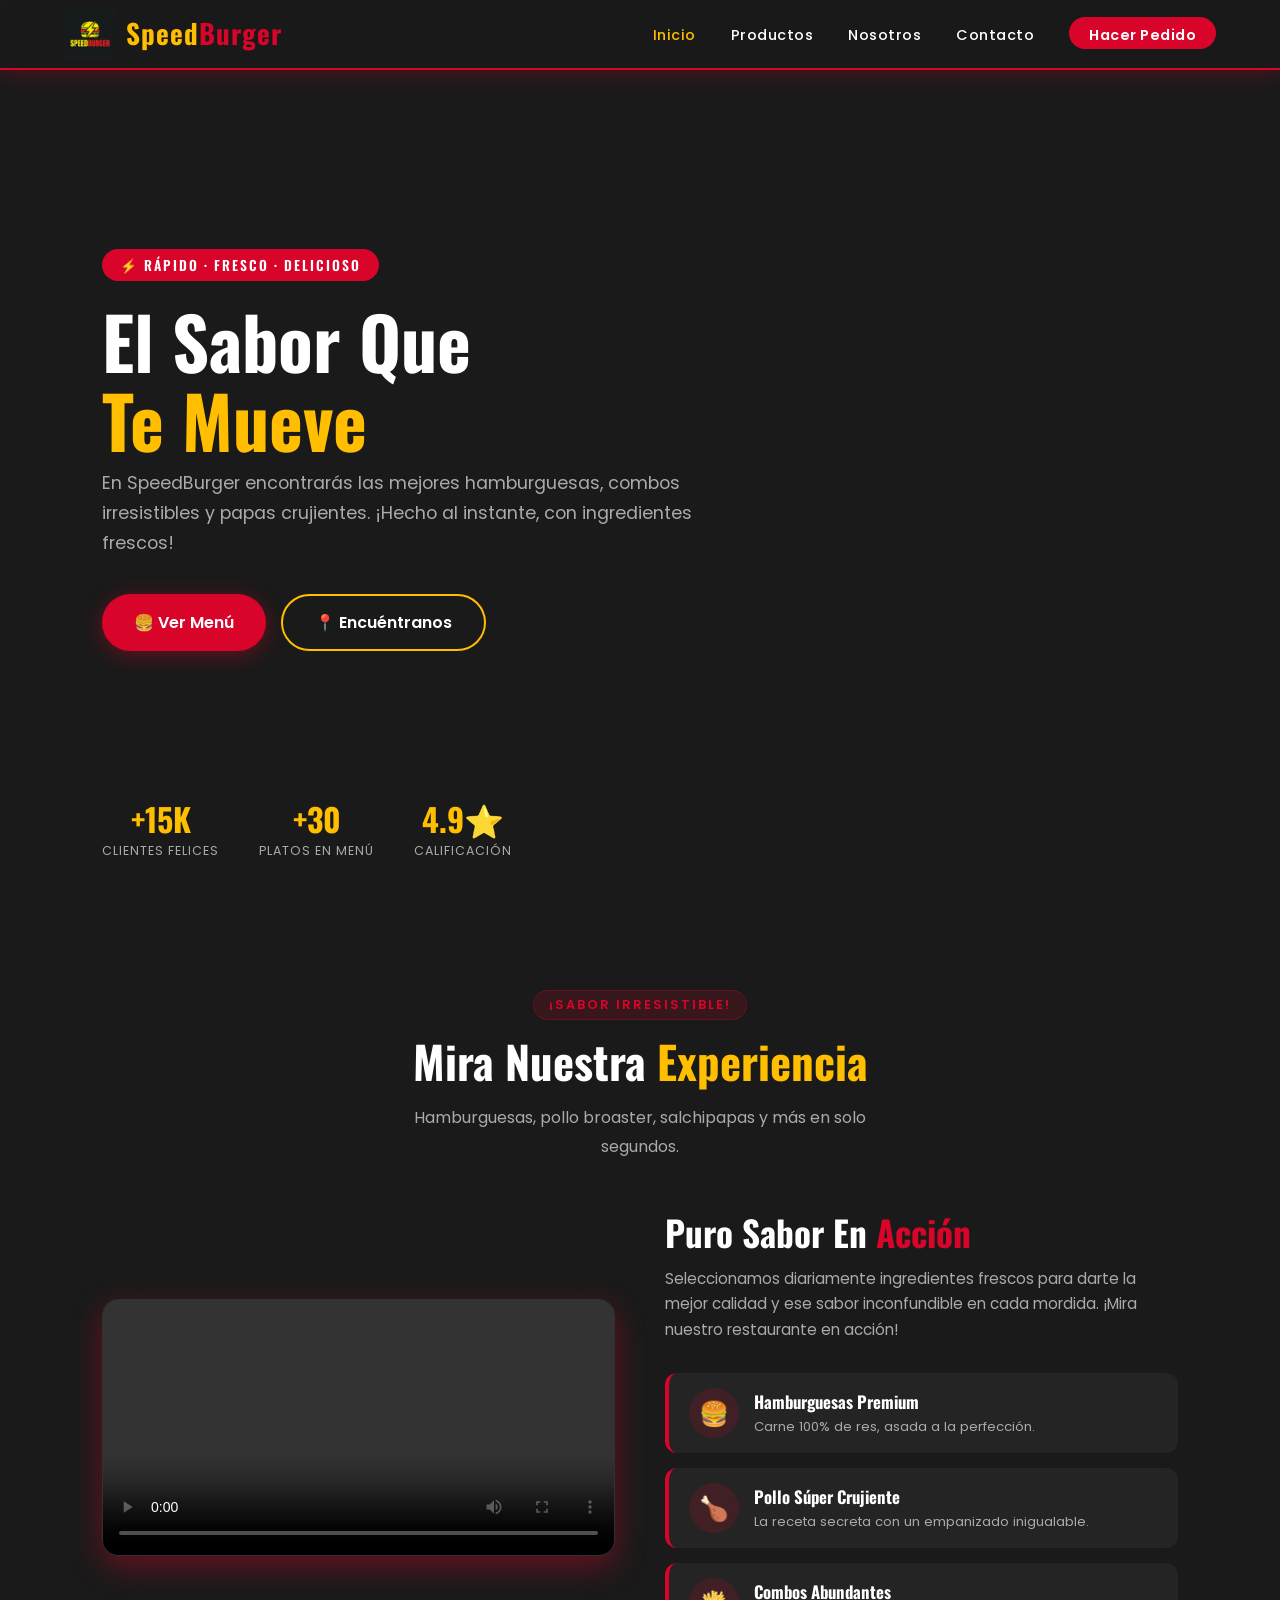
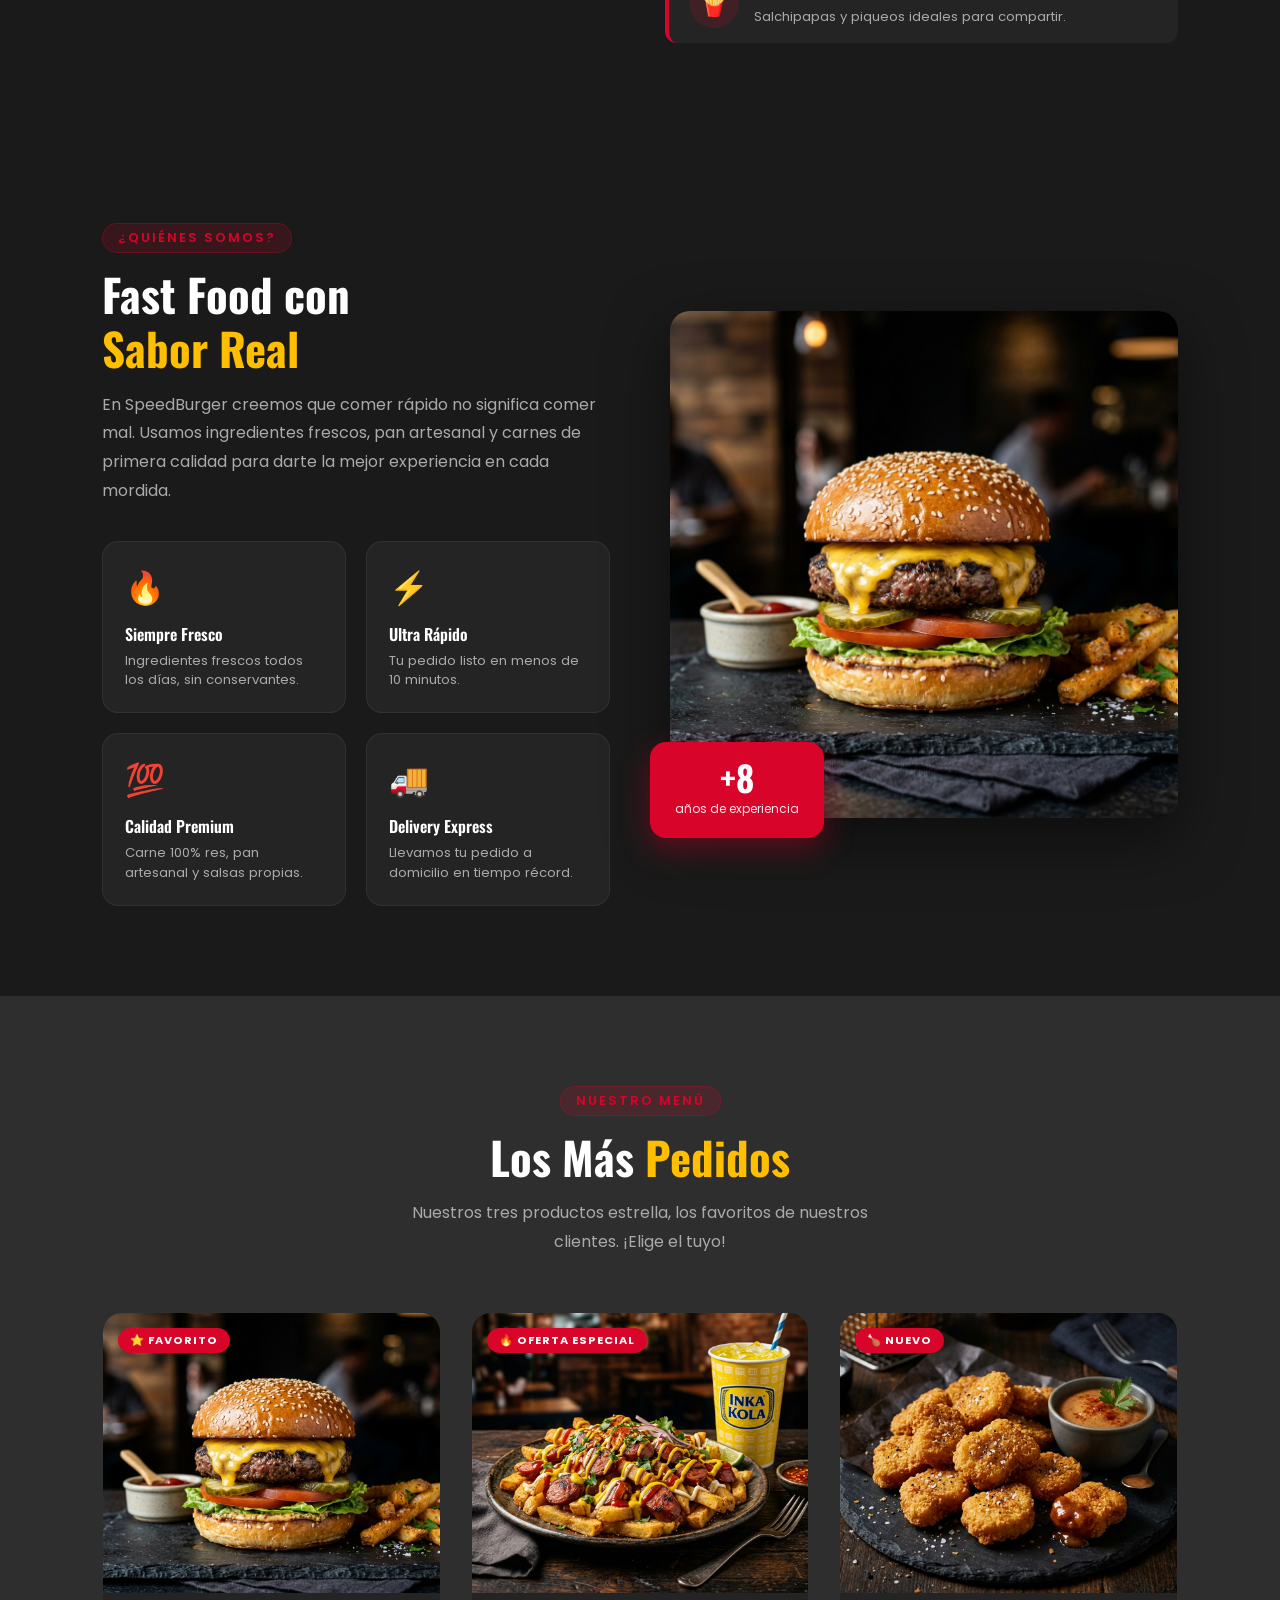
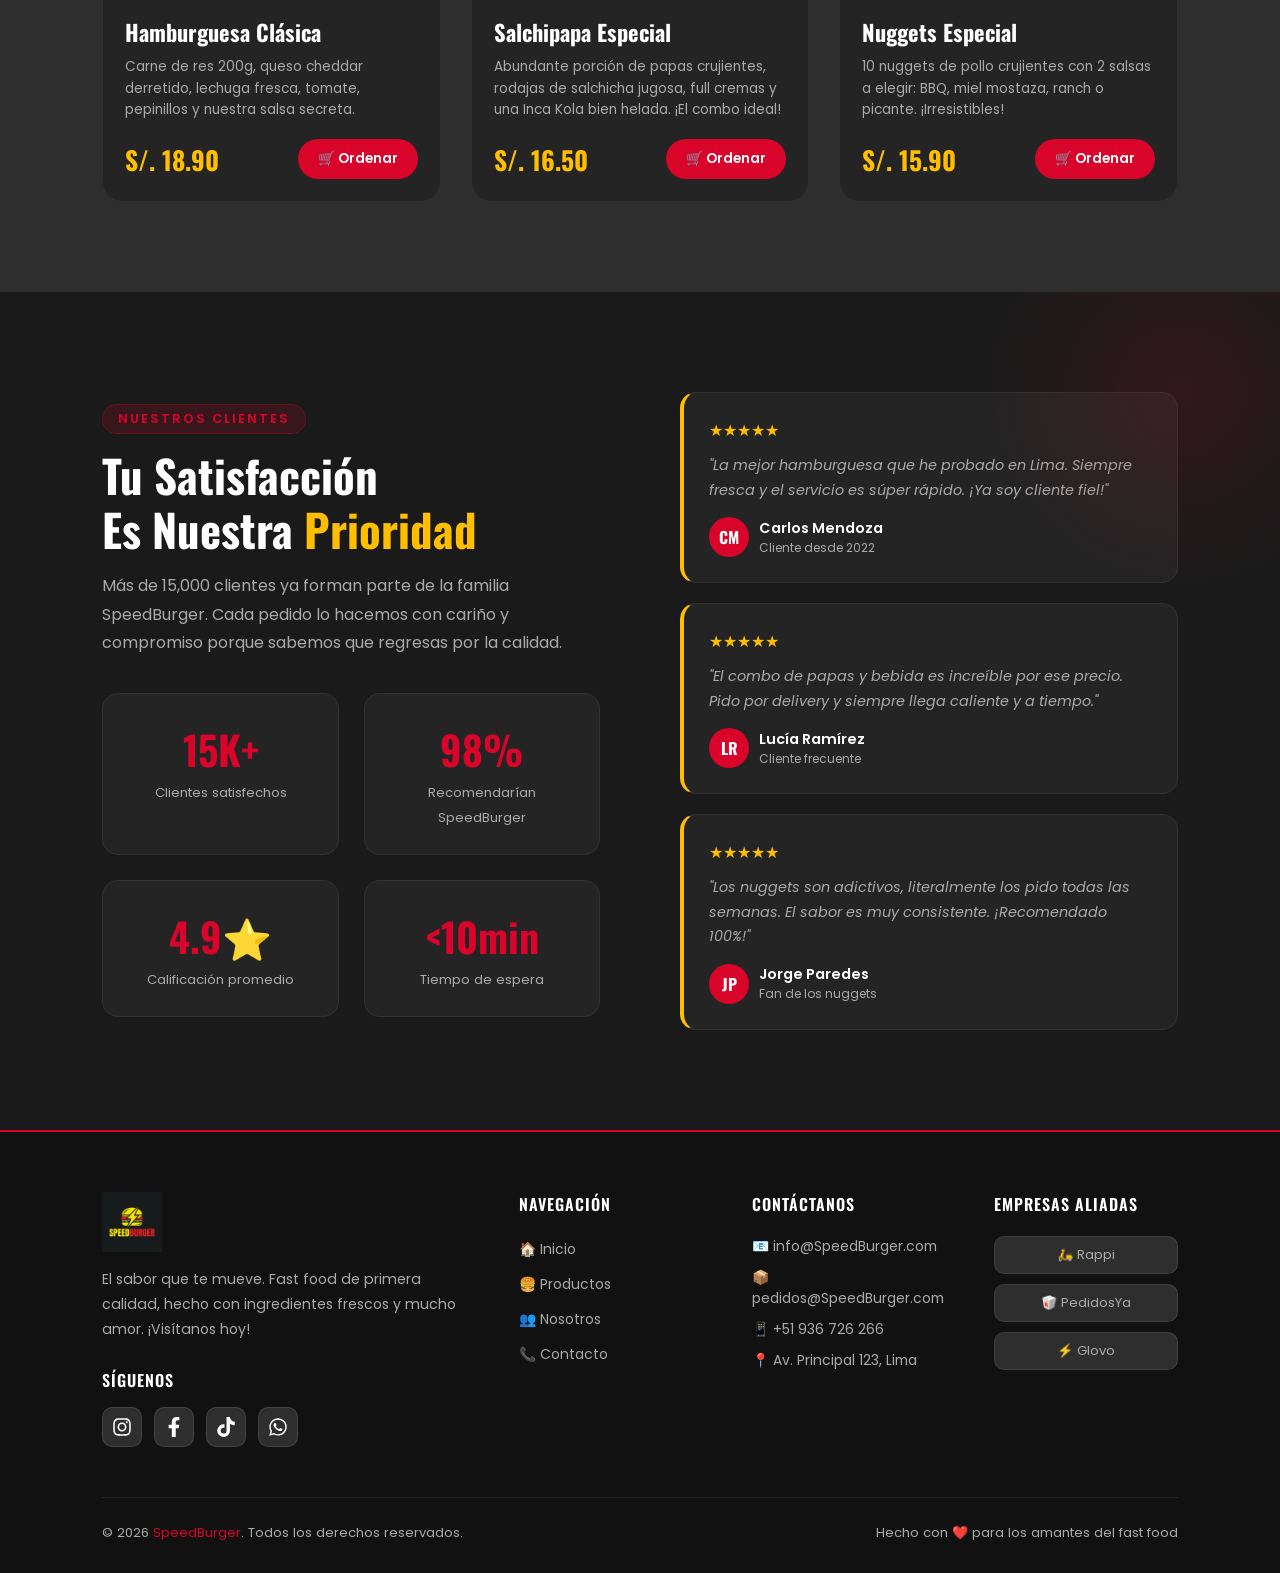
==== index.html @ 226a145c "Proyecto Final - Semana 4" ====
<!DOCTYPE html>
<html lang="es">
<head>
  <meta charset="UTF-8" />
  <meta name="viewport" content="width=device-width, initial-scale=1.0" />
  <meta name="description" content="SpeedBurger - El mejor fast food de la ciudad. Hamburguesas, papas, combos y más. Rápido, fresco y delicioso." />
  <title>SpeedBurger | Fast Food de Primera</title>
  <link rel="icon" type="image/png" href="img/logo.png" />
  <link rel="stylesheet" href="css/style.css" />
</head>
<body>

  <!-- ================================================
       NAVBAR
       ================================================ -->
  <nav class="navbar" id="navbar">
    <div class="navbar-logo">
      <img src="img/logo.png" alt="Logo SpeedBurger" class="logo-img" />
      <span class="nav-logo-text"><span class="nav-logo-speed">Speed</span><span class="nav-logo-burger">Burger</span></span>
    </div>
    <button class="menu-toggle" id="menu-toggle" aria-label="Abrir menú">☰</button>
    <ul class="navbar-links" id="navbar-links">
      <li><a href="#inicio" class="active">Inicio</a></li>
      <li><a href="productos.html">Productos</a></li>
      <li><a href="nosotros.html">Nosotros</a></li>
      <li><a href="contacto.html">Contacto</a></li>
      <li><a href="productos.html" class="btn-nav">Hacer Pedido</a></li>
    </ul>
  </nav>

  <!-- ================================================
       SECCIÓN 1: INICIO / PORTADA PRINCIPAL (HERO)
       ================================================ -->
  <section class="hero" id="inicio">
    <img src="img/hero2.png" alt="SpeedBurger Fast Food" class="hero-bg" />
    <div class="hero-overlay"></div>

    <div class="hero-content">
      <span class="hero-badge">⚡ Rápido · Fresco · Delicioso</span>
      <h1 class="hero-title">
        El Sabor Que<br /><span>Te Mueve</span>
      </h1>
      <p class="hero-subtitle">
        En SpeedBurger encontrarás las mejores hamburguesas, combos irresistibles
        y papas crujientes. ¡Hecho al instante, con ingredientes frescos!
      </p>
      <div class="hero-buttons">
        <a href="#productos" class="btn-primary">🍔 Ver Menú</a>
        <a href="contacto.html" class="btn-secondary">📍 Encuéntranos</a>
      </div>
    </div>

    <div class="hero-stats">
      <div class="stat-item">
        <div class="stat-number">+15K</div>
        <div class="stat-label">Clientes felices</div>
      </div>
      <div class="stat-item">
        <div class="stat-number">+30</div>
        <div class="stat-label">Platos en menú</div>
      </div>
      <div class="stat-item">
        <div class="stat-number">4.9⭐</div>
        <div class="stat-label">Calificación</div>
      </div>
    </div>
  </section>

  <!-- ================================================
       SECCIÓN 1.5: VIDEO PROMOCIONAL
       ================================================ -->
  <section class="promo-video-section" id="promo-video" style="padding: 90px 8%; background: var(--negro); text-align: center;">
    <div class="section-header" style="margin-bottom: 20px;">
      <span class="section-tag">¡Sabor Irresistible!</span>
      <h2 class="section-title">Mira Nuestra <span>Experiencia</span></h2>
      <p class="section-desc">
        Hamburguesas, pollo broaster, salchipapas y más en solo segundos.
      </p>
    </div>
    
    <div class="promo-grid">
      <!-- Izquierda: Video -->
      <div class="promo-video-wrapper">
        <video width="100%" controls>
          <source src="video/video_promocional_speedburguer.mp4" type="video/mp4" />
          Tu navegador no soporta la etiqueta de video.
        </video>
      </div>

      <!-- Derecha: Texto y características -->
      <div class="promo-text-content">
        <h3>Puro Sabor En <span>Acción</span></h3>
        <p>Seleccionamos diariamente ingredientes frescos para darte la mejor calidad y ese sabor inconfundible en cada mordida. ¡Mira nuestro restaurante en acción!</p>
        
        <div class="promo-features">
          <div class="promo-feature-item">
            <div class="feature-icon-box">🍔</div>
            <div class="feature-text-box">
              <h4>Hamburguesas Premium</h4>
              <p>Carne 100% de res, asada a la perfección.</p>
            </div>
          </div>
          <div class="promo-feature-item">
            <div class="feature-icon-box">🍗</div>
            <div class="feature-text-box">
              <h4>Pollo Súper Crujiente</h4>
              <p>La receta secreta con un empanizado inigualable.</p>
            </div>
          </div>
          <div class="promo-feature-item">
            <div class="feature-icon-box">🍟</div>
            <div class="feature-text-box">
              <h4>Combos Abundantes</h4>
              <p>Salchipapas y piqueos ideales para compartir.</p>
            </div>
          </div>
        </div>
      </div>
    </div>
  </section>

  <!-- ================================================
       SECCIÓN 2: INFORMACIÓN / DESCRIPCIÓN
       ================================================ -->
  <section class="info-section" id="info">
    <div class="info-grid">
      <div class="info-text">
        <span class="section-tag">¿Quiénes somos?</span>
        <h2 class="section-title">
          Fast Food con<br /><span>Sabor Real</span>
        </h2>
        <p class="section-desc">
          En SpeedBurger creemos que comer rápido no significa comer mal.
          Usamos ingredientes frescos, pan artesanal y carnes de primera calidad
          para darte la mejor experiencia en cada mordida.
        </p>

        <div class="info-features">
          <div class="feature-card">
            <div class="feature-icon">🔥</div>
            <h4>Siempre Fresco</h4>
            <p>Ingredientes frescos todos los días, sin conservantes.</p>
          </div>
          <div class="feature-card">
            <div class="feature-icon">⚡</div>
            <h4>Ultra Rápido</h4>
            <p>Tu pedido listo en menos de 10 minutos.</p>
          </div>
          <div class="feature-card">
            <div class="feature-icon">💯</div>
            <h4>Calidad Premium</h4>
            <p>Carne 100% res, pan artesanal y salsas propias.</p>
          </div>
          <div class="feature-card">
            <div class="feature-icon">🚚</div>
            <h4>Delivery Express</h4>
            <p>Llevamos tu pedido a domicilio en tiempo récord.</p>
          </div>
        </div>
      </div>

      <div class="info-image">
        <img src="img/burger.png" alt="Hamburguesa SpeedBurger" />
        <div class="info-image-badge">
          <span class="big-num">+8</span>
          <span class="small-txt">años de experiencia</span>
        </div>
      </div>
    </div>
  </section>

  <!-- ================================================
       SECCIÓN 3: 3 PRODUCTOS PRINCIPALES (CARDS)
       ================================================ -->
  <section class="productos-section" id="productos">
    <div class="section-header">
      <span class="section-tag">Nuestro Menú</span>
      <h2 class="section-title">Los Más <span>Pedidos</span></h2>
      <p class="section-desc">
        Nuestros tres productos estrella, los favoritos de nuestros clientes. ¡Elige el tuyo!
      </p>
    </div>

    <div class="productos-grid">

      <!-- Producto 1: Hamburguesa Clásica -->
      <div class="producto-card" id="prod-hamburguesa">
        <span class="producto-card-badge">⭐ Favorito</span>
        <div class="producto-img-wrapper">
          <img src="img/burger.png" alt="Hamburguesa Clásica SpeedBurger" class="producto-img" />
        </div>
        <div class="producto-body">
          <h3 class="producto-name">Hamburguesa Clásica</h3>
          <p class="producto-desc">
            Carne de res 200g, queso cheddar derretido, lechuga fresca,
            tomate, pepinillos y nuestra salsa secreta.
          </p>
          <div class="producto-footer">
            <span class="producto-precio">S/. 18.90</span>
            <button class="btn-ordenar" id="btn-hamburguesa">🛒 Ordenar</button>
          </div>
        </div>
      </div>

      <!-- Producto 2: Salchipapa Especial -->
      <div class="producto-card" id="prod-combo">
        <span class="producto-card-badge">🔥 Oferta Especial</span>
        <div class="producto-img-wrapper">
          <img src="img/salchipapa_especial.png" alt="Salchipapa Especial SpeedBurger" class="producto-img" style="object-position: center bottom;" />
        </div>
        <div class="producto-body">
          <h3 class="producto-name">Salchipapa Especial</h3>
          <p class="producto-desc">
            Abundante porción de papas crujientes, rodajas de salchicha jugosa, full cremas y una Inca Kola bien helada. ¡El combo ideal!
          </p>
          <div class="producto-footer">
            <span class="producto-precio">S/. 16.50</span>
            <button class="btn-ordenar" id="btn-combo">🛒 Ordenar</button>
          </div>
        </div>
      </div>

      <!-- Producto 3: Nuggets Especial -->
      <div class="producto-card" id="prod-nuggets">
        <span class="producto-card-badge">🍗 Nuevo</span>
        <div class="producto-img-wrapper">
          <img src="img/nuggets.png" alt="Nuggets Especial SpeedBurger" class="producto-img" />
        </div>
        <div class="producto-body">
          <h3 class="producto-name">Nuggets Especial</h3>
          <p class="producto-desc">
            10 nuggets de pollo crujientes con 2 salsas a elegir:
            BBQ, miel mostaza, ranch o picante. ¡Irresistibles!
          </p>
          <div class="producto-footer">
            <span class="producto-precio">S/. 15.90</span>
            <button class="btn-ordenar" id="btn-nuggets">🛒 Ordenar</button>
          </div>
        </div>
      </div>

    </div>
  </section>

  <!-- ================================================
       SECCIÓN 4: ENFOQUE AL CLIENTE
       ================================================ -->
  <section class="enfoque-section" id="enfoque">
    <div class="enfoque-inner">

      <div class="enfoque-texto">
        <span class="section-tag">Nuestros Clientes</span>
        <h2 class="section-title">
          Tu Satisfacción<br />Es Nuestra <span>Prioridad</span>
        </h2>
        <p class="section-desc">
          Más de 15,000 clientes ya forman parte de la familia SpeedBurger.
          Cada pedido lo hacemos con cariño y compromiso porque sabemos
          que regresas por la calidad.
        </p>

        <div class="enfoque-stats">
          <div class="enfoque-stat">
            <span class="num">15K+</span>
            <span class="lbl">Clientes satisfechos</span>
          </div>
          <div class="enfoque-stat">
            <span class="num">98%</span>
            <span class="lbl">Recomendarían SpeedBurger</span>
          </div>
          <div class="enfoque-stat">
            <span class="num">4.9⭐</span>
            <span class="lbl">Calificación promedio</span>
          </div>
          <div class="enfoque-stat">
            <span class="num">&lt;10min</span>
            <span class="lbl">Tiempo de espera</span>
          </div>
        </div>
      </div>

      <div class="testimonio-grid">
        <div class="testimonio-card" id="testimonio-1">
          <div class="testimonio-stars">★★★★★</div>
          <p class="testimonio-text">
            "La mejor hamburguesa que he probado en Lima. Siempre fresca y el servicio
            es súper rápido. ¡Ya soy cliente fiel!"
          </p>
          <div class="testimonio-autor">
            <div class="testimonio-avatar">CM</div>
            <div>
              <div class="testimonio-nombre">Carlos Mendoza</div>
              <div class="testimonio-cargo">Cliente desde 2022</div>
            </div>
          </div>
        </div>

        <div class="testimonio-card" id="testimonio-2">
          <div class="testimonio-stars">★★★★★</div>
          <p class="testimonio-text">
            "El combo de papas y bebida es increíble por ese precio. Pido por delivery
            y siempre llega caliente y a tiempo."
          </p>
          <div class="testimonio-autor">
            <div class="testimonio-avatar">LR</div>
            <div>
              <div class="testimonio-nombre">Lucía Ramírez</div>
              <div class="testimonio-cargo">Cliente frecuente</div>
            </div>
          </div>
        </div>

        <div class="testimonio-card" id="testimonio-3">
          <div class="testimonio-stars">★★★★★</div>
          <p class="testimonio-text">
            "Los nuggets son adictivos, literalmente los pido todas las semanas.
            El sabor es muy consistente. ¡Recomendado 100%!"
          </p>
          <div class="testimonio-autor">
            <div class="testimonio-avatar">JP</div>
            <div>
              <div class="testimonio-nombre">Jorge Paredes</div>
              <div class="testimonio-cargo">Fan de los nuggets</div>
            </div>
          </div>
        </div>
      </div>

    </div>
  </section>

  <!-- ================================================
       FOOTER / PIE DE PÁGINA
       ================================================ -->
  <footer class="footer" id="footer">
    <div class="footer-grid">

      <!-- Columna 1: Marca + Redes Sociales -->
      <div class="footer-brand">
        <img src="img/logo.png" alt="SpeedBurger Logo" class="footer-logo-img" />
        <p>
          El sabor que te mueve. Fast food de primera calidad,
          hecho con ingredientes frescos y mucho amor. ¡Visítanos hoy!
        </p>
        <div class="redes-title">Síguenos</div>
        <div class="redes-sociales">
          <a href="#" class="red-social" id="rs-instagram" title="Instagram" aria-label="Instagram"><svg viewBox="0 0 448 512" width="20" height="20" fill="currentColor"><path d="M224.1 141c-63.6 0-114.9 51.3-114.9 114.9s51.3 114.9 114.9 114.9S339 319.5 339 255.9 287.7 141 224.1 141zm0 189.6c-41.1 0-74.7-33.5-74.7-74.7s33.5-74.7 74.7-74.7 74.7 33.5 74.7 74.7-33.6 74.7-74.7 74.7zm146.4-194.3c0 14.9-12 26.8-26.8 26.8-14.9 0-26.8-12-26.8-26.8s12-26.8 26.8-26.8 26.8 12 26.8 26.8zm76.1 27.2c-1.7-35.9-9.9-67.7-36.2-93.9-26.2-26.2-58-34.4-93.9-36.2-37-2.1-147.9-2.1-184.9 0-35.8 1.7-67.6 9.9-93.9 36.1s-34.4 58-36.2 93.9c-2.1 37-2.1 147.9 0 184.9 1.7 35.9 9.9 67.7 36.2 93.9s58 34.4 93.9 36.2c37 2.1 147.9 2.1 184.9 0 35.9-1.7 67.7-9.9 93.9-36.2 26.2-26.2 34.4-58 36.2-93.9 2.1-37 2.1-147.8 0-184.8zM398.8 388c-7.8 19.6-22.9 34.7-42.6 42.6-29.5 11.7-99.5 9-132.1 9s-102.7 2.6-132.1-9c-19.6-7.8-34.7-22.9-42.6-42.6-11.7-29.5-9-99.5-9-132.1s-2.6-102.7 9-132.1c7.8-19.6 22.9-34.7 42.6-42.6 29.5-11.7 99.5-9 132.1-9s102.7-2.6 132.1 9c19.6 7.8 34.7 22.9 42.6 42.6 11.7 29.5 9 99.5 9 132.1s2.7 102.7-9 132.1z"/></svg></a>
          <a href="#" class="red-social" id="rs-facebook" title="Facebook" aria-label="Facebook"><svg viewBox="0 0 320 512" width="20" height="20" fill="currentColor"><path d="M279.14 288l14.22-92.66h-88.91v-60.13c0-25.35 12.42-50.06 52.24-50.06h40.42V6.26S260.43 0 225.36 0c-73.22 0-121.08 44.38-121.08 124.72v70.62H22.89V288h81.39v224h100.17V288z"/></svg></a>
          <a href="#" class="red-social" id="rs-tiktok" title="TikTok" aria-label="TikTok"><svg viewBox="0 0 448 512" width="20" height="20" fill="currentColor"><path d="M448,209.91a210.06,210.06,0,0,1-122.77-39.25V349.38A162.55,162.55,0,1,1,185,188.31V278.2a74.62,74.62,0,1,0,52.23,71.18V0l88,0a121.18,121.18,0,0,0,1.86,22.17h0A122.18,122.18,0,0,0,381,102.39a121.43,121.43,0,0,0,67,20.14Z"/></svg></a>
          <a href="#" class="red-social" id="rs-whatsapp" title="WhatsApp" aria-label="WhatsApp"><svg viewBox="0 0 448 512" width="20" height="20" fill="currentColor"><path d="M380.9 97.1C339 55.1 283.2 32 223.9 32c-122.4 0-222 99.6-222 222 0 39.1 10.2 77.3 29.6 111L0 480l117.7-30.9c32.4 17.7 68.9 27 106.1 27h.1c122.3 0 224.1-99.6 224.1-222 0-59.3-25.2-115-67.1-157zm-157 341.6c-33.2 0-65.7-8.9-94-25.7l-6.7-4-69.8 18.3L72 359.2l-4.4-7c-18.5-29.4-28.2-63.3-28.2-98.2 0-101.7 82.8-184.5 184.6-184.5 49.3 0 95.6 19.2 130.4 54.1 34.8 34.9 56.2 81.2 56.1 130.5 0 101.8-84.9 184.6-186.6 184.6zm101.2-138.2c-5.5-2.8-32.8-16.2-37.9-18-5.1-1.9-8.8-2.8-12.5 2.8-3.7 5.6-14.3 18-17.6 21.8-3.2 3.7-6.5 4.2-12 1.4-32.6-16.3-54-29.1-75.5-66-5.7-9.8 5.7-9.1 16.3-30.3 1.8-3.7.9-6.9-.5-9.7-1.4-2.8-12.5-30.1-17.1-41.2-4.5-10.8-9.1-9.3-12.5-9.5-3.2-.2-6.9-.2-10.6-.2-3.7 0-9.7 1.4-14.8 6.9-5.1 5.6-19.4 19-19.4 46.3 0 27.3 19.9 53.7 22.6 57.4 2.8 3.7 39.1 59.7 94.8 83.8 35.2 15.2 49 16.5 66.6 13.9 10.7-1.6 32.8-13.4 37.4-26.4 4.6-13 4.6-24.1 3.2-26.4-1.3-2.5-5-3.9-10.5-6.6z"/></svg></a>
        </div>
      </div>

      <!-- Columna 2: Navegación -->
      <div class="footer-col">
        <h4>Navegación</h4>
        <ul>
          <li><a href="index.html">🏠 Inicio</a></li>
          <li><a href="productos.html">🍔 Productos</a></li>
          <li><a href="nosotros.html">👥 Nosotros</a></li>
          <li><a href="contacto.html">📞 Contacto</a></li>
        </ul>
      </div>

      <!-- Columna 3: Correos / Contacto -->
      <div class="footer-col">
        <h4>Contáctanos</h4>
        <a href="mailto:info@SpeedBurger.com" class="footer-correo" id="correo-info">
          📧 info@SpeedBurger.com
        </a>
        <a href="mailto:pedidos@SpeedBurger.com" class="footer-correo" id="correo-pedidos">
          📦 pedidos@SpeedBurger.com
        </a>
        <a href="tel:+51936726266" class="footer-correo" id="tel-principal">
          📱 +51 936 726 266
        </a>
        <a href="#" class="footer-correo">
          📍 Av. Principal 123, Lima
        </a>
      </div>

      <!-- Columna 4: Empresas Aliadas -->
      <div class="footer-col">
        <h4>Empresas Aliadas</h4>
        <div class="aliadas-grid">
          <a href="https://www.rappi.com.pe/" target="_blank" rel="noopener noreferrer" class="aliada-badge" id="aliada-rappi">🛵 Rappi</a>
          <a href="https://www.pedidosya.com.pe/" target="_blank" rel="noopener noreferrer" class="aliada-badge" id="aliada-pedidos">🥡 PedidosYa</a>
          <a href="https://glovoapp.com/" target="_blank" rel="noopener noreferrer" class="aliada-badge" id="aliada-glovo">⚡ Glovo</a>
        </div>
      </div>

    </div>

    <div class="footer-bottom">
      <p>© 2026 <span>SpeedBurger</span>. Todos los derechos reservados.</p>
      <p>Hecho con ❤️ para los amantes del fast food</p>
    </div>
  </footer>

  <!-- Botón Subir al Top -->
  <a href="#inicio" class="btn-top" id="btnTop" title="Subir al inicio">
    ▲
  </a>

  <!-- Script básico para cambio de color navbar y botón top -->
  <script>
    window.addEventListener('scroll', function () {
      const navbar = document.getElementById('navbar');
      const btnTop = document.getElementById('btnTop');
      
      if (window.scrollY > 50) {
        navbar.style.background = 'rgba(17, 17, 17, 0.98)';
      } else {
        navbar.style.background = 'rgba(26, 26, 26, 0.95)';
      }

      if (window.scrollY > 400) {
        btnTop.classList.add('show');
      } else {
        btnTop.classList.remove('show');
      }
    });

    // Lógica del menú hamburguesa
    const menuToggle = document.getElementById('menu-toggle');
    const navbarLinks = document.getElementById('navbar-links');
    
    if (menuToggle && navbarLinks) {
      menuToggle.addEventListener('click', () => {
        navbarLinks.classList.toggle('active');
        // Opcional: Cambiar el icono al hacer clic
        if (navbarLinks.classList.contains('active')) {
          menuToggle.textContent = '✕';
        } else {
          menuToggle.textContent = '☰';
        }
      });
    }
  </script>

</body>
</html>
---- css/style.css ----
/* ============================================
   BURGERZONE - Estilos Globales
   Proyecto Final - Semana 04 Avance N°1
   ============================================ */

/* --- Importar fuentes Google --- */
@import url('https://fonts.googleapis.com/css2?family=Oswald:wght@400;600;700&family=Poppins:wght@300;400;500;600&display=swap');

/* --- Variables de color --- */
:root {
  --rojo: #D90429;
  --rojo-oscuro: #9B0320;
  --amarillo: #FFBE00;
  --negro: #1A1A1A;
  --negro-card: #242424;
  --gris-oscuro: #2E2E2E;
  --blanco: #FFFFFF;
  --gris-claro: #f5f5f5;
  --texto-gris: #aaaaaa;
}

/* --- Reset general --- */
*, *::before, *::after {
  margin: 0;
  padding: 0;
  box-sizing: border-box;
}

html {
  scroll-behavior: smooth;
}

body {
  font-family: 'Poppins', sans-serif;
  background-color: var(--negro);
  color: var(--blanco);
  overflow-x: hidden;
}

a {
  text-decoration: none;
  color: inherit;
}

img {
  max-width: 100%;
  display: block;
}

/* ============================================
   NAVBAR
   ============================================ */
.navbar {
  position: fixed;
  top: 0;
  left: 0;
  width: 100%;
  z-index: 1000;
  display: flex;
  align-items: center;
  justify-content: space-between;
  padding: 0 5%;
  height: 70px;
  background: rgba(26, 26, 26, 0.95);
  backdrop-filter: blur(10px);
  border-bottom: 2px solid var(--rojo);
  box-shadow: 0 2px 20px rgba(217, 4, 41, 0.3);
}

.navbar-logo {
  display: flex;
  align-items: center;
  gap: 10px;
}

.navbar-logo .logo-icon {
  font-size: 2rem;
}

.nav-logo-icon {
  font-size: 1.5rem;
  line-height: 1;
}

.nav-logo-text {
  font-family: 'Oswald', sans-serif;
  font-size: 1.7rem;
  font-weight: 700;
  letter-spacing: 1px;
  line-height: 1;
}

.nav-logo-speed {
  color: var(--amarillo);
}

.nav-logo-burger {
  color: var(--rojo);
}

.logo-img {
  height: 52px;
  width: auto;
  object-fit: contain;
}

.footer-logo-img {
  height: 60px;
  width: auto;
  object-fit: contain;
  margin-bottom: 15px;
}

.navbar-links {
  display: flex;
  list-style: none;
  gap: 35px;
}

.navbar-links a {
  font-family: 'Poppins', sans-serif;
  font-size: 0.9rem;
  font-weight: 500;
  color: var(--blanco);
  letter-spacing: 0.5px;
  transition: color 0.3s ease;
  position: relative;
  padding-bottom: 4px;
}

.navbar-links a::after {
  content: '';
  position: absolute;
  bottom: 0;
  left: 0;
  width: 0;
  height: 2px;
  background: var(--amarillo);
  transition: width 0.3s ease;
}

.navbar-links a:hover {
  color: var(--amarillo);
}

.navbar-links a:hover::after {
  width: 100%;
}

.navbar-links a.active {
  color: var(--amarillo);
}

.btn-nav {
  background: var(--rojo);
  color: var(--blanco) !important;
  padding: 8px 20px;
  border-radius: 25px;
  font-weight: 600 !important;
  transition: background 0.3s ease, transform 0.2s ease !important;
}

.btn-nav:hover {
  background: var(--rojo-oscuro) !important;
  transform: scale(1.05);
}

.btn-nav::after {
  display: none !important;
}

/* ============================================
   HERO / PORTADA PRINCIPAL
   ============================================ */
.hero {
  position: relative;
  min-height: 100vh;
  display: flex;
  align-items: center;
  justify-content: flex-start;
  padding: 0 8%;
  overflow: hidden;
}

.hero-bg {
  position: absolute;
  inset: 0;
  width: 100%;
  height: 100%;
  object-fit: cover;
  object-position: center;
  z-index: 0;
}

.hero-overlay {
  position: absolute;
  inset: 0;
  background: linear-gradient(
    to right,
    rgba(26, 26, 26, 0.92) 0%,
    rgba(26, 26, 26, 0.7) 50%,
    rgba(26, 26, 26, 0.2) 100%
  );
  z-index: 1;
}

.hero-content {
  position: relative;
  z-index: 2;
  max-width: 600px;
}

.hero-badge {
  display: inline-block;
  background: var(--rojo);
  color: var(--blanco);
  font-family: 'Oswald', sans-serif;
  font-size: 0.85rem;
  font-weight: 600;
  letter-spacing: 2px;
  text-transform: uppercase;
  padding: 6px 18px;
  border-radius: 20px;
  margin-bottom: 20px;
  animation: fadeInDown 0.8s ease forwards;
}

.hero-title {
  font-family: 'Oswald', sans-serif;
  font-size: 4.5rem;
  font-weight: 700;
  line-height: 1.1;
  color: var(--blanco);
  margin-bottom: 10px;
  animation: fadeInLeft 0.9s ease forwards;
}

.hero-title span {
  color: var(--amarillo);
}

.hero-subtitle {
  font-size: 1.1rem;
  color: var(--texto-gris);
  margin-bottom: 35px;
  line-height: 1.7;
  animation: fadeInLeft 1s ease forwards;
}

.hero-buttons {
  display: flex;
  gap: 15px;
  flex-wrap: wrap;
  animation: fadeInUp 1.1s ease forwards;
}

.btn-primary {
  display: inline-flex;
  align-items: center;
  gap: 8px;
  background: var(--rojo);
  color: var(--blanco);
  font-family: 'Poppins', sans-serif;
  font-weight: 600;
  font-size: 1rem;
  padding: 14px 32px;
  border-radius: 50px;
  border: none;
  cursor: pointer;
  transition: background 0.3s ease, transform 0.2s ease, box-shadow 0.3s ease;
  box-shadow: 0 4px 20px rgba(217, 4, 41, 0.4);
}

.btn-primary:hover {
  background: var(--rojo-oscuro);
  transform: translateY(-3px);
  box-shadow: 0 8px 30px rgba(217, 4, 41, 0.5);
}

.btn-secondary {
  display: inline-flex;
  align-items: center;
  gap: 8px;
  background: transparent;
  color: var(--blanco);
  font-family: 'Poppins', sans-serif;
  font-weight: 600;
  font-size: 1rem;
  padding: 14px 32px;
  border-radius: 50px;
  border: 2px solid var(--amarillo);
  cursor: pointer;
  transition: background 0.3s ease, transform 0.2s ease;
}

.btn-secondary:hover {
  background: var(--amarillo);
  color: var(--negro);
  transform: translateY(-3px);
}

.hero-stats {
  position: absolute;
  bottom: 40px;
  left: 8%;
  z-index: 2;
  display: flex;
  gap: 40px;
  animation: fadeInUp 1.3s ease forwards;
}

.stat-item {
  text-align: center;
}

.stat-number {
  font-family: 'Oswald', sans-serif;
  font-size: 2rem;
  font-weight: 700;
  color: var(--amarillo);
}

.stat-label {
  font-size: 0.78rem;
  color: var(--texto-gris);
  text-transform: uppercase;
  letter-spacing: 1px;
}

/* ============================================
   SECCIÓN: VIDEO PROMOCIONAL
   ============================================ */
.promo-grid {
  display: grid;
  grid-template-columns: 1fr 1fr;
  gap: 50px;
  align-items: center;
  margin-top: 50px;
  text-align: left;
}

.promo-video-wrapper {
  border-radius: 16px;
  overflow: hidden;
  box-shadow: 0 10px 30px rgba(217, 4, 41, 0.4);
  border: 1px solid rgba(255, 255, 255, 0.1);
}

.promo-video-wrapper video {
  width: 100%;
  display: block;
  background-color: var(--negro-card);
}

.promo-text-content h3 {
  font-family: 'Oswald', sans-serif;
  font-size: 2.2rem;
  font-weight: 700;
  color: var(--blanco);
  margin-bottom: 12px;
  line-height: 1.2;
}

.promo-text-content h3 span {
  color: var(--rojo);
}

.promo-text-content > p {
  font-size: 0.95rem;
  color: var(--texto-gris);
  margin-bottom: 30px;
  line-height: 1.7;
}

.promo-features {
  display: flex;
  flex-direction: column;
  gap: 15px;
}

.promo-feature-item {
  display: flex;
  align-items: center;
  gap: 15px;
  background: var(--negro-card);
  padding: 15px 20px;
  border-radius: 12px;
  border-left: 4px solid var(--rojo);
  transition: transform 0.3s ease, border-color 0.3s ease;
}

.promo-feature-item:hover {
  transform: translateX(10px);
  border-color: var(--amarillo);
}

.feature-icon-box {
  background: rgba(217, 4, 41, 0.15);
  font-size: 1.5rem;
  min-width: 50px;
  height: 50px;
  display: flex;
  align-items: center;
  justify-content: center;
  border-radius: 50%;
}

.feature-text-box h4 {
  font-family: 'Oswald', sans-serif;
  font-size: 1.05rem;
  color: var(--blanco);
  margin-bottom: 3px;
}

.feature-text-box p {
  font-size: 0.82rem;
  color: var(--texto-gris);
  margin: 0;
}

/* ============================================
   SECCIÓN: INFORMACIÓN / DESCRIPCIÓN
   ============================================ */
.info-section {
  padding: 90px 8%;
  background: var(--negro);
}

.section-tag {
  display: inline-block;
  background: rgba(217, 4, 41, 0.15);
  color: var(--rojo);
  font-size: 0.8rem;
  font-weight: 600;
  letter-spacing: 2px;
  text-transform: uppercase;
  padding: 5px 15px;
  border-radius: 20px;
  border: 1px solid rgba(217, 4, 41, 0.3);
  margin-bottom: 15px;
}

.section-title {
  font-family: 'Oswald', sans-serif;
  font-size: 2.8rem;
  font-weight: 700;
  color: var(--blanco);
  margin-bottom: 15px;
  line-height: 1.2;
}

.section-title span {
  color: var(--amarillo);
}

.section-desc {
  color: var(--texto-gris);
  font-size: 1rem;
  line-height: 1.8;
  max-width: 500px;
}

.info-grid {
  display: grid;
  grid-template-columns: 1fr 1fr;
  gap: 60px;
  align-items: center;
}

.info-features {
  display: grid;
  grid-template-columns: 1fr 1fr;
  gap: 20px;
  margin-top: 35px;
}

.feature-card {
  background: var(--negro-card);
  border: 1px solid rgba(255,255,255,0.06);
  border-radius: 16px;
  padding: 22px;
  transition: transform 0.3s ease, border-color 0.3s ease;
}

.feature-card:hover {
  transform: translateY(-5px);
  border-color: var(--rojo);
}

.feature-icon {
  font-size: 2rem;
  margin-bottom: 10px;
}

.feature-card h4 {
  font-family: 'Oswald', sans-serif;
  font-size: 1rem;
  font-weight: 600;
  color: var(--blanco);
  margin-bottom: 5px;
}

.feature-card p {
  font-size: 0.82rem;
  color: var(--texto-gris);
  line-height: 1.5;
}

.info-image {
  position: relative;
}

.info-image img {
  width: 100%;
  border-radius: 20px;
  box-shadow: 0 20px 60px rgba(0,0,0,0.5);
}

.info-image-badge {
  position: absolute;
  bottom: -20px;
  left: -20px;
  background: var(--rojo);
  color: var(--blanco);
  padding: 18px 25px;
  border-radius: 16px;
  text-align: center;
  box-shadow: 0 10px 30px rgba(217,4,41,0.4);
}

.info-image-badge .big-num {
  font-family: 'Oswald', sans-serif;
  font-size: 2.2rem;
  font-weight: 700;
  display: block;
  line-height: 1;
}

.info-image-badge .small-txt {
  font-size: 0.75rem;
  opacity: 0.9;
}

/* ============================================
   SECCIÓN: 3 PRODUCTOS PRINCIPALES
   ============================================ */
.productos-section {
  padding: 90px 8%;
  background: var(--gris-oscuro);
}

.section-header {
  text-align: center;
  margin-bottom: 55px;
}

.section-header .section-desc {
  margin: 0 auto;
}

.productos-grid {
  display: grid;
  grid-template-columns: repeat(3, 1fr);
  gap: 30px;
}

.producto-card {
  background: var(--negro-card);
  border-radius: 20px;
  overflow: hidden;
  border: 1px solid rgba(255,255,255,0.05);
  transition: transform 0.3s ease, box-shadow 0.3s ease, border-color 0.3s ease;
  position: relative;
}

.producto-card:hover {
  transform: translateY(-10px);
  box-shadow: 0 20px 50px rgba(0,0,0,0.5);
  border-color: var(--amarillo);
}

.producto-card-badge {
  position: absolute;
  top: 15px;
  left: 15px;
  background: var(--rojo);
  color: var(--blanco);
  font-size: 0.7rem;
  font-weight: 700;
  padding: 4px 12px;
  border-radius: 20px;
  text-transform: uppercase;
  letter-spacing: 1px;
  z-index: 1;
}

.producto-img {
  width: 100%;
  height: 280px;
  object-fit: cover;
  transition: transform 0.4s ease;
}

.producto-card:hover .producto-img {
  transform: scale(1.05);
}

.producto-img-wrapper {
  overflow: hidden;
  position: relative;
}

.producto-body {
  padding: 22px;
}

.producto-name {
  font-family: 'Oswald', sans-serif;
  font-size: 1.4rem;
  font-weight: 700;
  color: var(--blanco);
  margin-bottom: 8px;
}

.producto-desc {
  font-size: 0.85rem;
  color: var(--texto-gris);
  line-height: 1.6;
  margin-bottom: 18px;
}

.producto-footer {
  display: flex;
  align-items: center;
  justify-content: space-between;
}

.producto-precio {
  font-family: 'Oswald', sans-serif;
  font-size: 1.6rem;
  font-weight: 700;
  color: var(--amarillo);
}

.btn-ordenar {
  background: var(--rojo);
  color: var(--blanco);
  font-family: 'Poppins', sans-serif;
  font-size: 0.85rem;
  font-weight: 600;
  padding: 10px 20px;
  border-radius: 25px;
  border: none;
  cursor: pointer;
  transition: background 0.3s ease, transform 0.2s ease;
}

.btn-ordenar:hover {
  background: var(--rojo-oscuro);
  transform: scale(1.05);
}

/* ============================================
   SECCIÓN: ENFOQUE AL CLIENTE
   ============================================ */
.enfoque-section {
  padding: 100px 8%;
  background: var(--negro);
  position: relative;
  overflow: hidden;
}

.enfoque-section::before {
  content: '';
  position: absolute;
  top: -100px;
  right: -100px;
  width: 400px;
  height: 400px;
  background: radial-gradient(circle, rgba(217,4,41,0.12) 0%, transparent 70%);
  pointer-events: none;
}

.enfoque-inner {
  display: grid;
  grid-template-columns: 1fr 1fr;
  gap: 80px;
  align-items: center;
}

.enfoque-stats {
  display: grid;
  grid-template-columns: 1fr 1fr;
  gap: 25px;
  margin-top: 35px;
}

.enfoque-stat {
  background: var(--negro-card);
  border: 1px solid rgba(255,255,255,0.06);
  border-radius: 16px;
  padding: 25px 20px;
  text-align: center;
  transition: border-color 0.3s ease;
}

.enfoque-stat:hover {
  border-color: var(--amarillo);
}

.enfoque-stat .num {
  font-family: 'Oswald', sans-serif;
  font-size: 2.5rem;
  font-weight: 700;
  color: var(--rojo);
  display: block;
}

.enfoque-stat .lbl {
  font-size: 0.82rem;
  color: var(--texto-gris);
  margin-top: 5px;
}

.testimonio-grid {
  display: flex;
  flex-direction: column;
  gap: 20px;
}

.testimonio-card {
  background: var(--negro-card);
  border: 1px solid rgba(255,255,255,0.06);
  border-left: 4px solid var(--amarillo);
  border-radius: 16px;
  padding: 25px;
  transition: transform 0.3s ease;
}

.testimonio-card:hover {
  transform: translateX(8px);
}

.testimonio-stars {
  color: var(--amarillo);
  font-size: 1rem;
  margin-bottom: 10px;
}

.testimonio-text {
  font-size: 0.9rem;
  color: var(--texto-gris);
  line-height: 1.7;
  margin-bottom: 15px;
  font-style: italic;
}

.testimonio-autor {
  display: flex;
  align-items: center;
  gap: 10px;
}

.testimonio-avatar {
  width: 40px;
  height: 40px;
  background: var(--rojo);
  border-radius: 50%;
  display: flex;
  align-items: center;
  justify-content: center;
  font-family: 'Oswald', sans-serif;
  font-weight: 700;
  font-size: 1rem;
  color: var(--blanco);
}

.testimonio-nombre {
  font-weight: 600;
  font-size: 0.9rem;
  color: var(--blanco);
}

.testimonio-cargo {
  font-size: 0.75rem;
  color: var(--texto-gris);
}

/* ============================================
   FOOTER / PIE DE PÁGINA
   ============================================ */
.footer {
  background: #111111;
  border-top: 2px solid var(--rojo);
  padding: 60px 8% 30px;
}

.footer-grid {
  display: grid;
  grid-template-columns: 2fr 1fr 1fr 1fr;
  gap: 50px;
  margin-bottom: 50px;
}

.footer-brand .logo-text {
  font-family: 'Oswald', sans-serif;
  font-size: 1.8rem;
  font-weight: 700;
  color: var(--amarillo);
  margin-bottom: 15px;
}

.footer-brand .logo-text span {
  color: var(--rojo);
}

.footer-brand p {
  font-size: 0.88rem;
  color: var(--texto-gris);
  line-height: 1.8;
  margin-bottom: 25px;
}

/* Redes Sociales */
.redes-title {
  font-family: 'Oswald', sans-serif;
  font-size: 1rem;
  font-weight: 600;
  color: var(--blanco);
  margin-bottom: 15px;
  text-transform: uppercase;
  letter-spacing: 1px;
}

.redes-sociales {
  display: flex;
  gap: 12px;
}

.red-social {
  width: 40px;
  height: 40px;
  border-radius: 10px;
  display: flex;
  align-items: center;
  justify-content: center;
  font-size: 1.1rem;
  text-decoration: none;
  transition: transform 0.3s ease, opacity 0.3s ease;
  background: var(--gris-oscuro);
  color: var(--blanco);
  border: 1px solid rgba(255,255,255,0.1);
}

.red-social:hover {
  transform: translateY(-5px);
  background: var(--rojo);
  border-color: var(--rojo);
}

/* Columnas footer */
.footer-col h4 {
  font-family: 'Oswald', sans-serif;
  font-size: 1rem;
  font-weight: 600;
  color: var(--blanco);
  margin-bottom: 20px;
  text-transform: uppercase;
  letter-spacing: 1px;
}

.footer-col ul {
  list-style: none;
  display: flex;
  flex-direction: column;
  gap: 10px;
}

.footer-col ul li a {
  font-size: 0.87rem;
  color: var(--texto-gris);
  transition: color 0.3s ease;
}

.footer-col ul li a:hover {
  color: var(--amarillo);
}

/* Correo */
.footer-correo {
  display: flex;
  align-items: center;
  gap: 8px;
  font-size: 0.87rem;
  color: var(--texto-gris);
  margin-bottom: 10px;
  transition: color 0.3s ease;
}

.footer-correo:hover {
  color: var(--amarillo);
}

/* Empresas Aliadas */
.aliadas-grid {
  display: flex;
  flex-direction: column;
  gap: 10px;
}

.aliada-badge {
  background: var(--gris-oscuro);
  border: 1px solid rgba(255,255,255,0.08);
  border-radius: 10px;
  padding: 8px 14px;
  font-size: 0.82rem;
  color: var(--texto-gris);
  text-align: center;
  transition: border-color 0.3s ease, color 0.3s ease;
}

.aliada-badge:hover {
  border-color: var(--amarillo);
  color: var(--amarillo);
}

/* Footer bottom */
.footer-bottom {
  border-top: 1px solid rgba(255,255,255,0.07);
  padding-top: 25px;
  display: flex;
  align-items: center;
  justify-content: space-between;
  flex-wrap: wrap;
  gap: 10px;
}

.footer-bottom p {
  font-size: 0.82rem;
  color: var(--texto-gris);
}

.footer-bottom span {
  color: var(--rojo);
}

/* ============================================
   CATÁLOGO / FILTROS (Avance 2)
   ============================================ */
.filtros-container {
  display: flex;
  flex-direction: column;
  gap: 20px;
  margin-bottom: 40px;
  align-items: center;
}

.buscador-wrapper {
  width: 100%;
  max-width: 500px;
}

.input-buscar {
  width: 100%;
  padding: 12px 20px;
  border-radius: 30px;
  border: 1px solid rgba(255, 255, 255, 0.2);
  background: var(--negro-card);
  color: var(--blanco);
  font-family: 'Poppins', sans-serif;
  font-size: 1rem;
  transition: border-color 0.3s ease;
}

.input-buscar:focus {
  outline: none;
  border-color: var(--amarillo);
}

.categorias-wrapper {
  display: flex;
  flex-wrap: wrap;
  gap: 10px;
  justify-content: center;
}

.btn-filtro {
  background: var(--gris-oscuro);
  color: var(--texto-gris);
  border: 1px solid rgba(255,255,255,0.1);
  padding: 8px 18px;
  border-radius: 20px;
  cursor: pointer;
  font-family: 'Poppins', sans-serif;
  font-size: 0.9rem;
  transition: all 0.3s ease;
}

.btn-filtro:hover, .btn-filtro.activo {
  background: var(--rojo);
  color: var(--blanco);
  border-color: var(--rojo);
}

/* ============================================
   ANIMACIONES
   ============================================ */
@keyframes fadeInDown {
  from { opacity: 0; transform: translateY(-20px); }
  to   { opacity: 1; transform: translateY(0); }
}

@keyframes fadeInLeft {
  from { opacity: 0; transform: translateX(-40px); }
  to   { opacity: 1; transform: translateX(0); }
}

@keyframes fadeInUp {
  from { opacity: 0; transform: translateY(30px); }
  to   { opacity: 1; transform: translateY(0); }
}

/* ============================================
   BOTÓN SUBIR AL TOP
   ============================================ */
.btn-top {
  position: fixed;
  bottom: 30px;
  right: 30px;
  background: var(--rojo);
  color: var(--blanco);
  width: 50px;
  height: 50px;
  border-radius: 50%;
  display: flex;
  align-items: center;
  justify-content: center;
  font-size: 1.2rem;
  box-shadow: 0 4px 15px rgba(217, 4, 41, 0.4);
  z-index: 1000;
  opacity: 0;
  visibility: hidden;
  transition: all 0.3s ease;
  text-decoration: none;
}

.btn-top:hover {
  background: var(--amarillo);
  color: var(--negro);
  transform: translateY(-5px);
  box-shadow: 0 8px 20px rgba(255, 190, 0, 0.5);
}

.btn-top.show {
  opacity: 1;
  visibility: visible;
}

/* ============================================
   RESPONSIVE
   ============================================ */
@media (max-width: 1024px) {
  .hero-title { font-size: 3.2rem; }
  .info-grid { grid-template-columns: 1fr; }
  .info-image { display: none; }
  .productos-grid { grid-template-columns: 1fr 1fr; }
  .enfoque-inner { grid-template-columns: 1fr; gap: 40px; }
  .footer-grid { grid-template-columns: 1fr 1fr; }
  .promo-grid { grid-template-columns: 1fr; gap: 40px; }
}

/* ============================================
   MENÚ HAMBURGUESA
   ============================================ */
.menu-toggle {
  display: none;
  font-size: 1.8rem;
  color: var(--blanco);
  background: none;
  border: none;
  cursor: pointer;
  z-index: 1100;
}

@media (max-width: 768px) {
  .menu-toggle {
    display: block;
  }
  .navbar-links {
    position: absolute;
    top: 70px;
    left: 0;
    width: 100%;
    background: rgba(17, 17, 17, 0.98);
    flex-direction: column;
    align-items: center;
    gap: 20px;
    padding: 30px 0;
    border-bottom: 2px solid var(--rojo);
    box-shadow: 0 10px 20px rgba(0,0,0,0.5);
    transition: transform 0.3s ease, opacity 0.3s ease;
    
    /* Oculto por defecto */
    transform: translateY(-150%);
    opacity: 0;
    pointer-events: none;
  }
  .navbar-links.active {
    transform: translateY(0);
    opacity: 1;
    pointer-events: auto;
  }
  
  .hero {
    min-height: 80vh;
    padding: 120px 5% 60px;
    align-items: center;
    justify-content: center;
    text-align: center;
  }

  .hero-bg {
    object-position: 25% center; /* Ajuste para centrar mejor el producto en vertical */
  }

  .hero-content {
    max-width: 100%;
  }

  .hero-buttons {
    justify-content: center;
  }

  .hero-title { font-size: 2.6rem; }
  .hero-stats { 
    position: relative;
    bottom: 0;
    left: 0;
    margin-top: 40px;
    justify-content: center;
    width: 100%;
    flex-wrap: wrap; 
    gap: 20px; 
  }
  
  .section-title { font-size: 2rem; }
  .productos-grid { grid-template-columns: 1fr; }
  .footer-grid { grid-template-columns: 1fr; }
  .footer-bottom { flex-direction: column; text-align: center; }
  .info-features { grid-template-columns: 1fr; }
  .enfoque-stats { grid-template-columns: 1fr; }
}

/* ============================================
   SECCIÓN: NOSOTROS (CV Y MATRIZ)
   ============================================ */
.org-map-img {
  max-width: 100%;
  border-radius: 15px;
  box-shadow: 0 10px 30px rgba(0, 0, 0, 0.5);
  border: 1px solid rgba(255, 255, 255, 0.1);
}

.cv-card {
  background: var(--negro-card);
  border-radius: 20px;
  padding: 40px;
  border: 1px solid rgba(255,255,255,0.05);
  display: flex;
  flex-wrap: wrap;
  gap: 40px;
  align-items: center;
  box-shadow: 0 10px 30px rgba(0,0,0,0.4);
  max-width: 1000px;
  margin: 0 auto;
}

.cv-left {
  flex: 1;
  min-width: 250px;
  text-align: center;
}

.cv-left img {
  width: 200px;
  height: 200px;
  border-radius: 50%;
  object-fit: cover;
  margin: 0 auto 20px;
  border: 4px solid var(--rojo);
}

.cv-right {
  flex: 2;
  min-width: 300px;
}

.cv-section-title {
  font-family: 'Oswald', sans-serif;
  font-size: 1.3rem;
  color: var(--amarillo);
  margin-bottom: 10px;
}

.cv-list {
  list-style: none;
  color: var(--texto-gris);
  margin-bottom: 25px;
}

.cv-list li {
  margin-bottom: 8px;
}

.cv-list strong {
  color: var(--blanco);
}

.matriz-container {
  overflow-x: auto;
  overflow-y: hidden;
  margin-top: 30px;
  max-width: 1200px;
  width: 95%;
  margin: 30px auto 0;
}

.matriz-table {
  width: 100%;
  min-width: 700px;
  border-collapse: collapse;
  background: var(--negro-card);
  border-radius: 12px;
  overflow: hidden;
}

.matriz-table th, .matriz-table td {
  padding: 18px;
  text-align: left;
}

.matriz-table thead tr {
  background: var(--rojo);
  color: var(--blanco);
  font-family: 'Oswald', sans-serif;
  font-size: 1.1rem;
  letter-spacing: 1px;
}

.matriz-table tbody tr {
  border-bottom: 1px solid rgba(255,255,255,0.05);
  transition: background 0.3s ease;
}

.matriz-table tbody tr:hover {
  background: rgba(255,255,255,0.02);
}

.matriz-table tbody td {
  color: var(--texto-gris);
  font-size: 0.95rem;
}

.matriz-table tbody td.col-nombre {
  color: var(--blanco);
  font-weight: 600;
}

.matriz-table tbody td.col-rol {
  color: var(--amarillo);
  font-weight: 500;
}

.team-grid {
  display: flex;
  justify-content: center;
  gap: 30px;
  margin-bottom: 40px;
  flex-wrap: wrap;
}

.team-member {
  background: var(--negro-card);
  border: 1px solid rgba(255,255,255,0.05);
  border-radius: 16px;
  padding: 30px;
  text-align: center;
  min-width: 250px;
  transition: transform 0.3s ease, border-color 0.3s ease;
}

.team-member:hover {
  transform: translateY(-5px);
  border-color: var(--rojo);
}

.team-member h3 {
  font-family: 'Oswald', sans-serif;
  color: var(--blanco);
  margin-bottom: 5px;
  font-size: 1.3rem;
}

.team-member p {
  color: var(--amarillo);
  font-size: 0.9rem;
  margin-bottom: 20px;
}

.cv-card.hidden {
  display: none;
}

/* ESTILOS PARA LA MATRIZ RACI */
.raci-table {
  width: 100%;
  border-collapse: collapse;
  text-align: center;
  background-color: var(--negro-card);
}

.raci-table th, .raci-table td {
  border: 1px solid rgba(255, 255, 255, 0.1);
  padding: 12px;
  color: var(--blanco);
}

.raci-table th {
  background-color: #333;
  font-weight: bold;
}

.raci-table .tarea-col {
  text-align: left;
  background-color: #2a2a2a;
}

.raci-r {
  background-color: #f26b38 !important; /* Naranja */
  color: white !important;
  font-weight: bold;
}

.raci-a {
  background-color: #4caf50 !important; /* Verde */
  color: white !important;
  font-weight: bold;
}

.raci-c {
  background-color: #ffeb3b !important; /* Amarillo */
  color: black !important;
  font-weight: bold;
}

.raci-i {
  background-color: #03a9f4 !important; /* Azul/Celeste */
  color: white !important;
  font-weight: bold;
}

.raci-legend {
  display: flex;
  justify-content: center;
  gap: 20px;
  margin-top: 20px;
  flex-wrap: wrap;
}

.legend-item {
  display: flex;
  align-items: center;
  gap: 8px;
  color: var(--texto-gris);
  font-size: 0.95rem;
}

.legend-box {
  width: 25px;
  height: 25px;
  display: inline-block;
  border-radius: 4px;
  text-align: center;
  line-height: 25px;
  font-weight: bold;
  color: #fff;
  border: 1px solid rgba(255,255,255,0.2);
}
.legend-box.c-yellow { color: #000; }
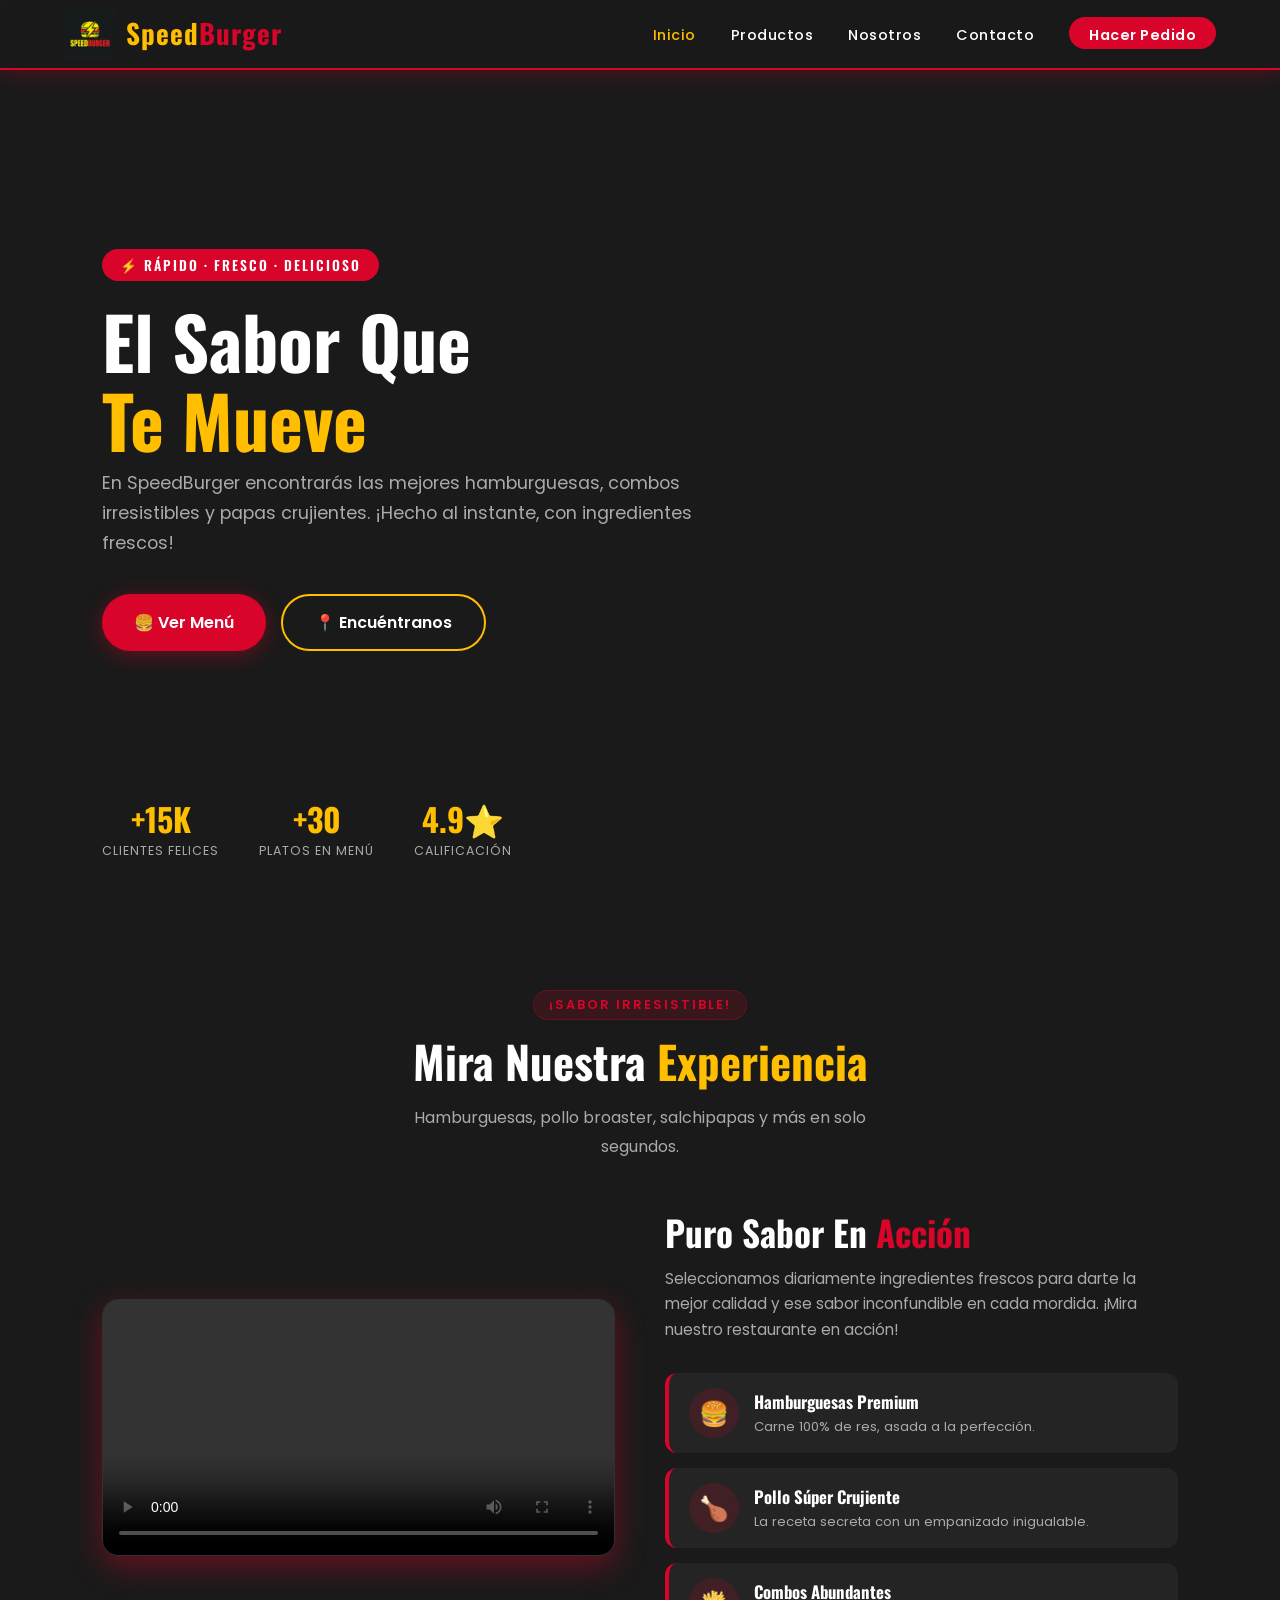
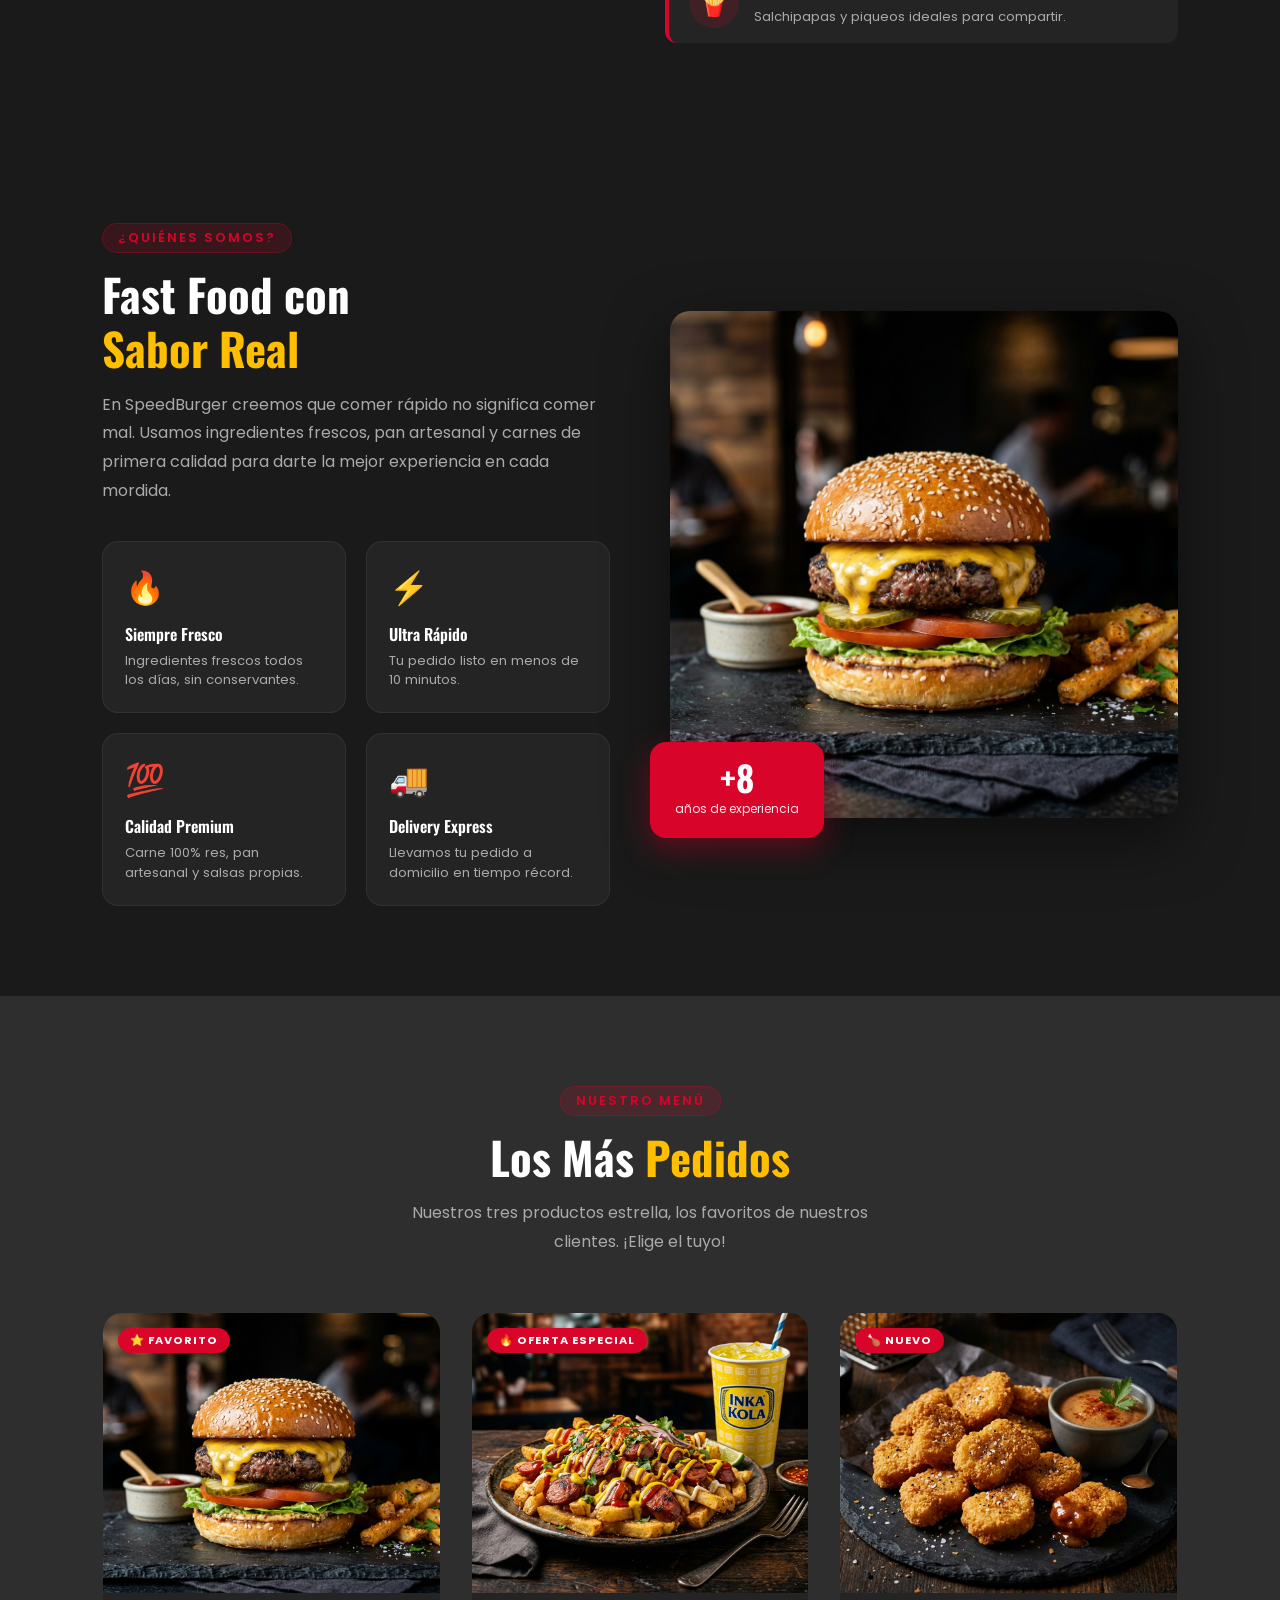
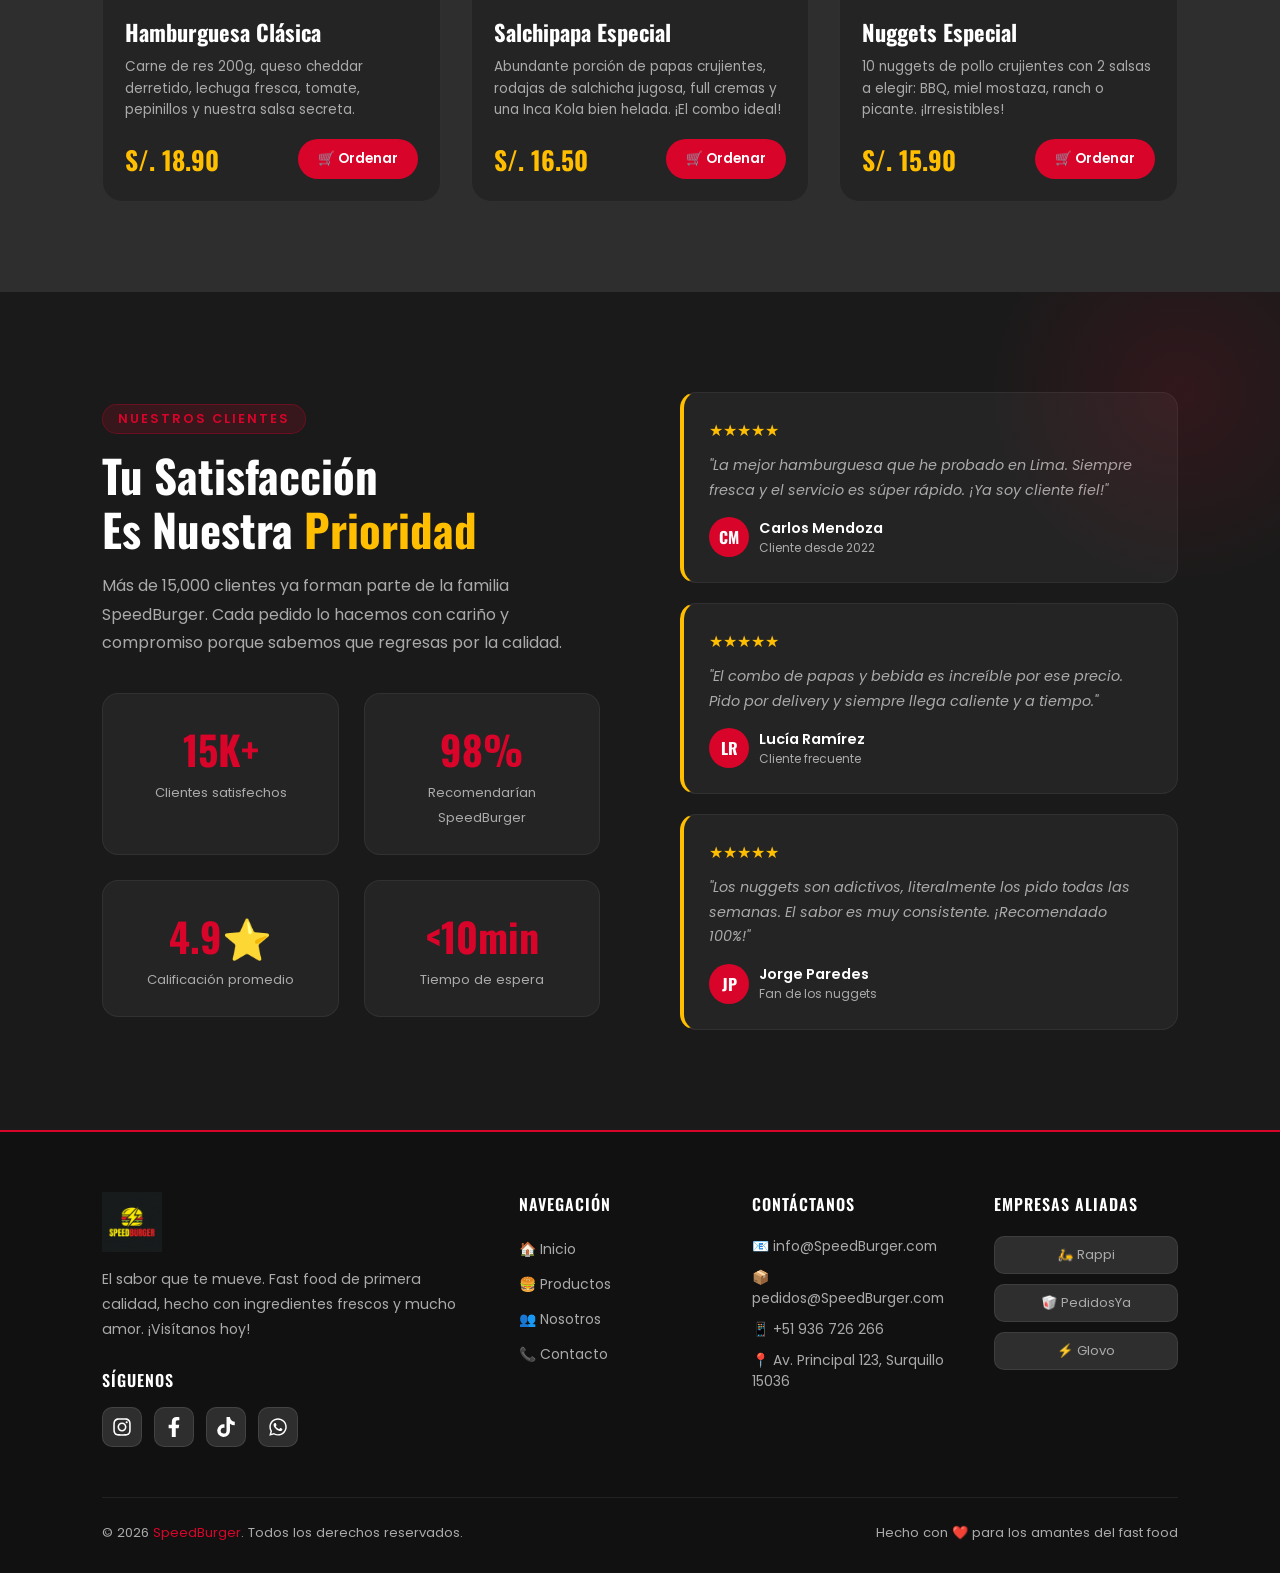
==== commit d41ccdc3: "Actualizar dirección a Surquillo 15036 en footer de todas las páginas" ====
--- a/index.html
+++ b/index.html
@@ -344,10 +344,10 @@
         </p>
         <div class="redes-title">Síguenos</div>
         <div class="redes-sociales">
-          <a href="#" class="red-social" id="rs-instagram" title="Instagram" aria-label="Instagram"><svg viewBox="0 0 448 512" width="20" height="20" fill="currentColor"><path d="M224.1 141c-63.6 0-114.9 51.3-114.9 114.9s51.3 114.9 114.9 114.9S339 319.5 339 255.9 287.7 141 224.1 141zm0 189.6c-41.1 0-74.7-33.5-74.7-74.7s33.5-74.7 74.7-74.7 74.7 33.5 74.7 74.7-33.6 74.7-74.7 74.7zm146.4-194.3c0 14.9-12 26.8-26.8 26.8-14.9 0-26.8-12-26.8-26.8s12-26.8 26.8-26.8 26.8 12 26.8 26.8zm76.1 27.2c-1.7-35.9-9.9-67.7-36.2-93.9-26.2-26.2-58-34.4-93.9-36.2-37-2.1-147.9-2.1-184.9 0-35.8 1.7-67.6 9.9-93.9 36.1s-34.4 58-36.2 93.9c-2.1 37-2.1 147.9 0 184.9 1.7 35.9 9.9 67.7 36.2 93.9s58 34.4 93.9 36.2c37 2.1 147.9 2.1 184.9 0 35.9-1.7 67.7-9.9 93.9-36.2 26.2-26.2 34.4-58 36.2-93.9 2.1-37 2.1-147.8 0-184.8zM398.8 388c-7.8 19.6-22.9 34.7-42.6 42.6-29.5 11.7-99.5 9-132.1 9s-102.7 2.6-132.1-9c-19.6-7.8-34.7-22.9-42.6-42.6-11.7-29.5-9-99.5-9-132.1s-2.6-102.7 9-132.1c7.8-19.6 22.9-34.7 42.6-42.6 29.5-11.7 99.5-9 132.1-9s102.7-2.6 132.1 9c19.6 7.8 34.7 22.9 42.6 42.6 11.7 29.5 9 99.5 9 132.1s2.7 102.7-9 132.1z"/></svg></a>
-          <a href="#" class="red-social" id="rs-facebook" title="Facebook" aria-label="Facebook"><svg viewBox="0 0 320 512" width="20" height="20" fill="currentColor"><path d="M279.14 288l14.22-92.66h-88.91v-60.13c0-25.35 12.42-50.06 52.24-50.06h40.42V6.26S260.43 0 225.36 0c-73.22 0-121.08 44.38-121.08 124.72v70.62H22.89V288h81.39v224h100.17V288z"/></svg></a>
-          <a href="#" class="red-social" id="rs-tiktok" title="TikTok" aria-label="TikTok"><svg viewBox="0 0 448 512" width="20" height="20" fill="currentColor"><path d="M448,209.91a210.06,210.06,0,0,1-122.77-39.25V349.38A162.55,162.55,0,1,1,185,188.31V278.2a74.62,74.62,0,1,0,52.23,71.18V0l88,0a121.18,121.18,0,0,0,1.86,22.17h0A122.18,122.18,0,0,0,381,102.39a121.43,121.43,0,0,0,67,20.14Z"/></svg></a>
-          <a href="#" class="red-social" id="rs-whatsapp" title="WhatsApp" aria-label="WhatsApp"><svg viewBox="0 0 448 512" width="20" height="20" fill="currentColor"><path d="M380.9 97.1C339 55.1 283.2 32 223.9 32c-122.4 0-222 99.6-222 222 0 39.1 10.2 77.3 29.6 111L0 480l117.7-30.9c32.4 17.7 68.9 27 106.1 27h.1c122.3 0 224.1-99.6 224.1-222 0-59.3-25.2-115-67.1-157zm-157 341.6c-33.2 0-65.7-8.9-94-25.7l-6.7-4-69.8 18.3L72 359.2l-4.4-7c-18.5-29.4-28.2-63.3-28.2-98.2 0-101.7 82.8-184.5 184.6-184.5 49.3 0 95.6 19.2 130.4 54.1 34.8 34.9 56.2 81.2 56.1 130.5 0 101.8-84.9 184.6-186.6 184.6zm101.2-138.2c-5.5-2.8-32.8-16.2-37.9-18-5.1-1.9-8.8-2.8-12.5 2.8-3.7 5.6-14.3 18-17.6 21.8-3.2 3.7-6.5 4.2-12 1.4-32.6-16.3-54-29.1-75.5-66-5.7-9.8 5.7-9.1 16.3-30.3 1.8-3.7.9-6.9-.5-9.7-1.4-2.8-12.5-30.1-17.1-41.2-4.5-10.8-9.1-9.3-12.5-9.5-3.2-.2-6.9-.2-10.6-.2-3.7 0-9.7 1.4-14.8 6.9-5.1 5.6-19.4 19-19.4 46.3 0 27.3 19.9 53.7 22.6 57.4 2.8 3.7 39.1 59.7 94.8 83.8 35.2 15.2 49 16.5 66.6 13.9 10.7-1.6 32.8-13.4 37.4-26.4 4.6-13 4.6-24.1 3.2-26.4-1.3-2.5-5-3.9-10.5-6.6z"/></svg></a>
+          <a href="https://www.instagram.com/" target="_blank" rel="noopener noreferrer" class="red-social" id="rs-instagram" title="Instagram" aria-label="Instagram"><svg viewBox="0 0 448 512" width="20" height="20" fill="currentColor"><path d="M224.1 141c-63.6 0-114.9 51.3-114.9 114.9s51.3 114.9 114.9 114.9S339 319.5 339 255.9 287.7 141 224.1 141zm0 189.6c-41.1 0-74.7-33.5-74.7-74.7s33.5-74.7 74.7-74.7 74.7 33.5 74.7 74.7-33.6 74.7-74.7 74.7zm146.4-194.3c0 14.9-12 26.8-26.8 26.8-14.9 0-26.8-12-26.8-26.8s12-26.8 26.8-26.8 26.8 12 26.8 26.8zm76.1 27.2c-1.7-35.9-9.9-67.7-36.2-93.9-26.2-26.2-58-34.4-93.9-36.2-37-2.1-147.9-2.1-184.9 0-35.8 1.7-67.6 9.9-93.9 36.1s-34.4 58-36.2 93.9c-2.1 37-2.1 147.9 0 184.9 1.7 35.9 9.9 67.7 36.2 93.9s58 34.4 93.9 36.2c37 2.1 147.9 2.1 184.9 0 35.9-1.7 67.7-9.9 93.9-36.2 26.2-26.2 34.4-58 36.2-93.9 2.1-37 2.1-147.8 0-184.8zM398.8 388c-7.8 19.6-22.9 34.7-42.6 42.6-29.5 11.7-99.5 9-132.1 9s-102.7 2.6-132.1-9c-19.6-7.8-34.7-22.9-42.6-42.6-11.7-29.5-9-99.5-9-132.1s-2.6-102.7 9-132.1c7.8-19.6 22.9-34.7 42.6-42.6 29.5-11.7 99.5-9 132.1-9s102.7-2.6 132.1 9c19.6 7.8 34.7 22.9 42.6 42.6 11.7 29.5 9 99.5 9 132.1s2.7 102.7-9 132.1z"/></svg></a>
+          <a href="https://www.facebook.com/" target="_blank" rel="noopener noreferrer" class="red-social" id="rs-facebook" title="Facebook" aria-label="Facebook"><svg viewBox="0 0 320 512" width="20" height="20" fill="currentColor"><path d="M279.14 288l14.22-92.66h-88.91v-60.13c0-25.35 12.42-50.06 52.24-50.06h40.42V6.26S260.43 0 225.36 0c-73.22 0-121.08 44.38-121.08 124.72v70.62H22.89V288h81.39v224h100.17V288z"/></svg></a>
+          <a href="https://www.tiktok.com/" target="_blank" rel="noopener noreferrer" class="red-social" id="rs-tiktok" title="TikTok" aria-label="TikTok"><svg viewBox="0 0 448 512" width="20" height="20" fill="currentColor"><path d="M448,209.91a210.06,210.06,0,0,1-122.77-39.25V349.38A162.55,162.55,0,1,1,185,188.31V278.2a74.62,74.62,0,1,0,52.23,71.18V0l88,0a121.18,121.18,0,0,0,1.86,22.17h0A122.18,122.18,0,0,0,381,102.39a121.43,121.43,0,0,0,67,20.14Z"/></svg></a>
+          <a href="https://wa.me/51936726266" target="_blank" rel="noopener noreferrer" class="red-social" id="rs-whatsapp" title="WhatsApp" aria-label="WhatsApp"><svg viewBox="0 0 448 512" width="20" height="20" fill="currentColor"><path d="M380.9 97.1C339 55.1 283.2 32 223.9 32c-122.4 0-222 99.6-222 222 0 39.1 10.2 77.3 29.6 111L0 480l117.7-30.9c32.4 17.7 68.9 27 106.1 27h.1c122.3 0 224.1-99.6 224.1-222 0-59.3-25.2-115-67.1-157zm-157 341.6c-33.2 0-65.7-8.9-94-25.7l-6.7-4-69.8 18.3L72 359.2l-4.4-7c-18.5-29.4-28.2-63.3-28.2-98.2 0-101.7 82.8-184.5 184.6-184.5 49.3 0 95.6 19.2 130.4 54.1 34.8 34.9 56.2 81.2 56.1 130.5 0 101.8-84.9 184.6-186.6 184.6zm101.2-138.2c-5.5-2.8-32.8-16.2-37.9-18-5.1-1.9-8.8-2.8-12.5 2.8-3.7 5.6-14.3 18-17.6 21.8-3.2 3.7-6.5 4.2-12 1.4-32.6-16.3-54-29.1-75.5-66-5.7-9.8 5.7-9.1 16.3-30.3 1.8-3.7.9-6.9-.5-9.7-1.4-2.8-12.5-30.1-17.1-41.2-4.5-10.8-9.1-9.3-12.5-9.5-3.2-.2-6.9-.2-10.6-.2-3.7 0-9.7 1.4-14.8 6.9-5.1 5.6-19.4 19-19.4 46.3 0 27.3 19.9 53.7 22.6 57.4 2.8 3.7 39.1 59.7 94.8 83.8 35.2 15.2 49 16.5 66.6 13.9 10.7-1.6 32.8-13.4 37.4-26.4 4.6-13 4.6-24.1 3.2-26.4-1.3-2.5-5-3.9-10.5-6.6z"/></svg></a>
         </div>
       </div>
 
@@ -374,8 +374,8 @@
         <a href="tel:+51936726266" class="footer-correo" id="tel-principal">
           📱 +51 936 726 266
         </a>
-        <a href="#" class="footer-correo">
-          📍 Av. Principal 123, Lima
+        <a href="https://maps.google.com/?q=Avenida+Principal+123,+Surquillo+15036,+Lima,+Peru" target="_blank" rel="noopener noreferrer" class="footer-correo">
+          📍 Av. Principal 123, Surquillo 15036
         </a>
       </div>
 
--- a/css/style.css
+++ b/css/style.css
@@ -1387,3 +1387,186 @@
   border: 1px solid rgba(255,255,255,0.2);
 }
 .legend-box.c-yellow { color: #000; }
+/* SECCION PROPOSITO (Mision y Vision) */
+.proposito-section {
+  background-color: var(--negro-fondo);
+  padding: 0 0 80px 0;
+  display: flex;
+  flex-direction: column;
+  align-items: center;
+}
+
+.proposito-header {
+  background-color: var(--rojo);
+  width: 100%;
+  padding: 30px 20px;
+  text-align: center;
+  margin-bottom: 40px;
+}
+
+.proposito-header h2 {
+  color: white;
+  font-size: 2.5rem;
+  margin: 0;
+  font-family: 'Oswald', sans-serif;
+  text-transform: capitalize;
+  font-weight: 700;
+}
+
+.proposito-grid {
+  display: grid;
+  grid-template-columns: 1fr 1fr;
+  gap: 30px;
+  max-width: 1200px;
+  width: 95%;
+  margin: 0 auto;
+}
+
+.proposito-card {
+  background-color: var(--negro-card);
+  padding: 40px;
+  display: flex;
+  flex-direction: column;
+}
+
+.card-mision {
+  border: 2px solid var(--amarillo);
+}
+
+.card-vision {
+  border: 2px solid var(--rojo);
+}
+
+.proposito-card h3 {
+  font-size: 1.8rem;
+  margin-bottom: 20px;
+  font-family: 'Oswald', sans-serif;
+  font-weight: bold;
+}
+
+.mision-title {
+  color: var(--amarillo);
+}
+
+.vision-title {
+  color: var(--rojo);
+}
+
+.proposito-card p {
+  color: #fff;
+  font-size: 1.1rem;
+  line-height: 1.6;
+  margin-bottom: 30px;
+  flex-grow: 1;
+}
+
+.proposito-img {
+  width: 100%;
+  height: 250px;
+  object-fit: cover;
+}
+
+@media (max-width: 768px) {
+  .proposito-grid {
+    grid-template-columns: 1fr;
+  }
+}
+
+/* ============================================
+   MISIÓN Y VISIÓN - Tarjetas
+   ============================================ */
+
+.mv-section {
+  background: #111;
+  padding: 80px 20px;
+}
+
+.mv-header {
+  max-width: 1100px;
+  margin: 0 auto 50px;
+  text-align: center;
+}
+
+.mv-header .section-tag {
+  background: var(--rojo);
+  color: #fff;
+  font-size: 0.75rem;
+  letter-spacing: 2px;
+  text-transform: uppercase;
+  padding: 6px 18px;
+  border-radius: 20px;
+  font-weight: 700;
+}
+
+.mv-header h2 {
+  font-family: 'Oswald', sans-serif;
+  font-size: 2.5rem;
+  color: var(--blanco);
+  margin-top: 15px;
+}
+
+.mv-header h2 span {
+  color: var(--rojo);
+}
+
+.mv-grid {
+  max-width: 1100px;
+  margin: 0 auto;
+  display: grid;
+  grid-template-columns: 1fr 1fr;
+  gap: 30px;
+}
+
+.mv-card {
+  background: #1a1a1a;
+  border-radius: 12px;
+  padding: 30px;
+  display: flex;
+  flex-direction: column;
+  gap: 20px;
+}
+
+.mv-card.mision {
+  border: 2px solid #f0c040;
+}
+
+.mv-card.vision {
+  border: 2px solid var(--rojo);
+}
+
+.mv-card h3 {
+  font-family: 'Oswald', sans-serif;
+  font-size: 1.6rem;
+}
+
+.mv-card.mision h3 {
+  color: #f0c040;
+}
+
+.mv-card.vision h3 {
+  color: var(--rojo);
+}
+
+.mv-card p {
+  color: #ccc;
+  font-size: 1rem;
+  line-height: 1.7;
+}
+
+.mv-card img {
+  width: 100%;
+  height: 200px;
+  object-fit: cover;
+  border-radius: 8px;
+}
+
+@media (max-width: 768px) {
+  .mv-grid {
+    grid-template-columns: 1fr;
+  }
+
+  .mv-header h2 {
+    font-size: 1.8rem;
+  }
+}
+
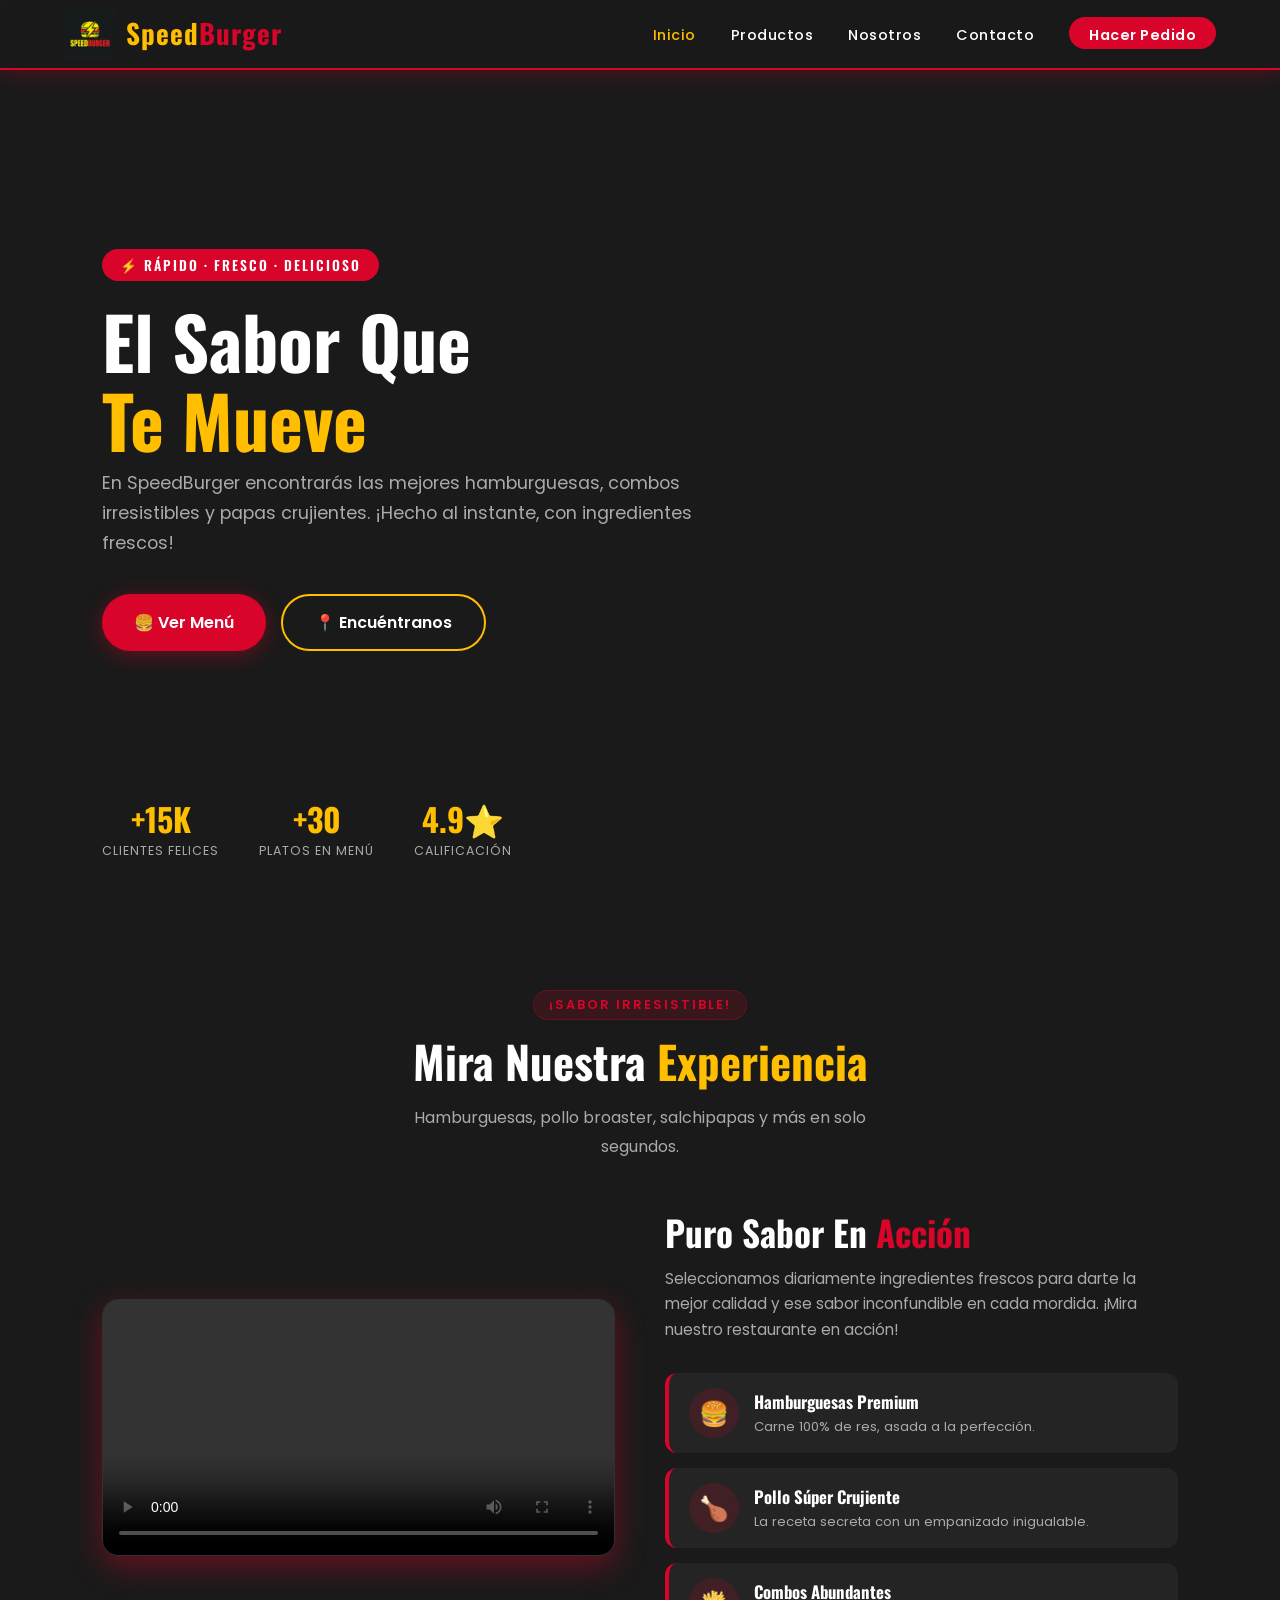
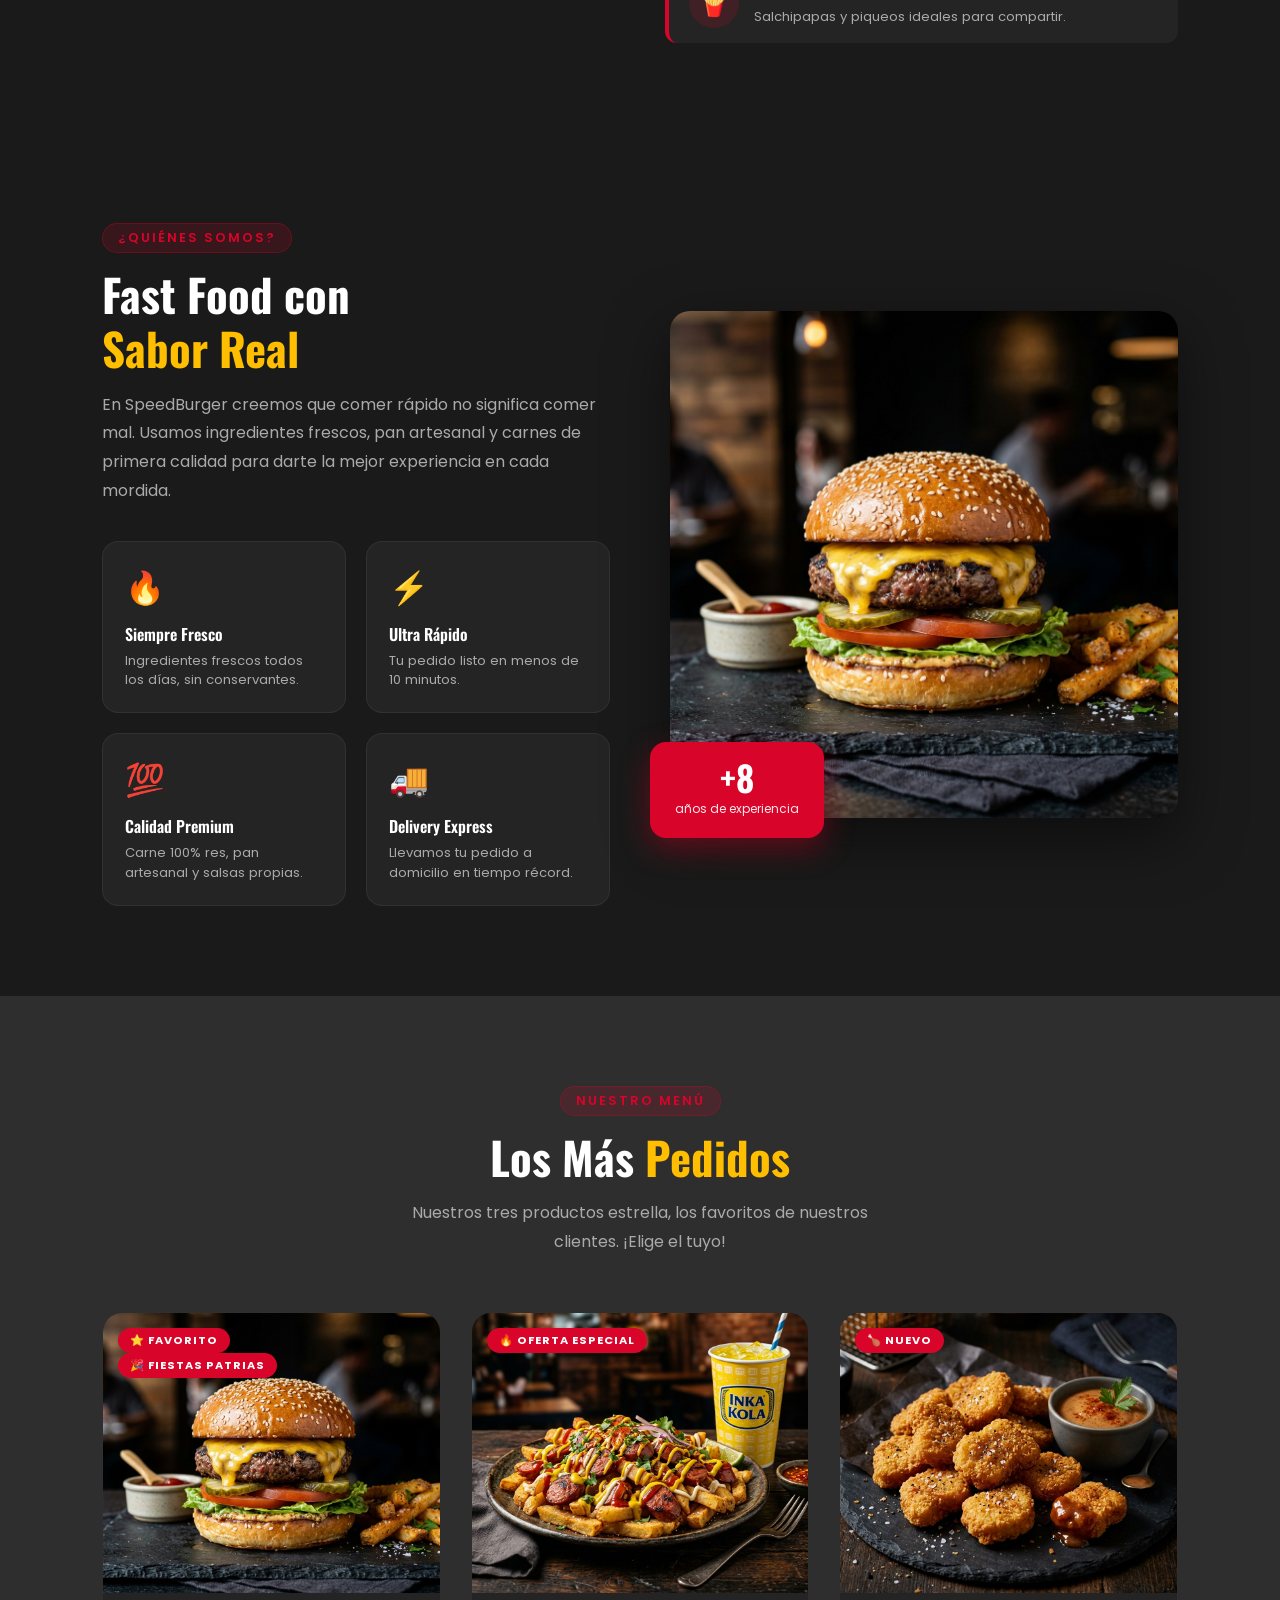
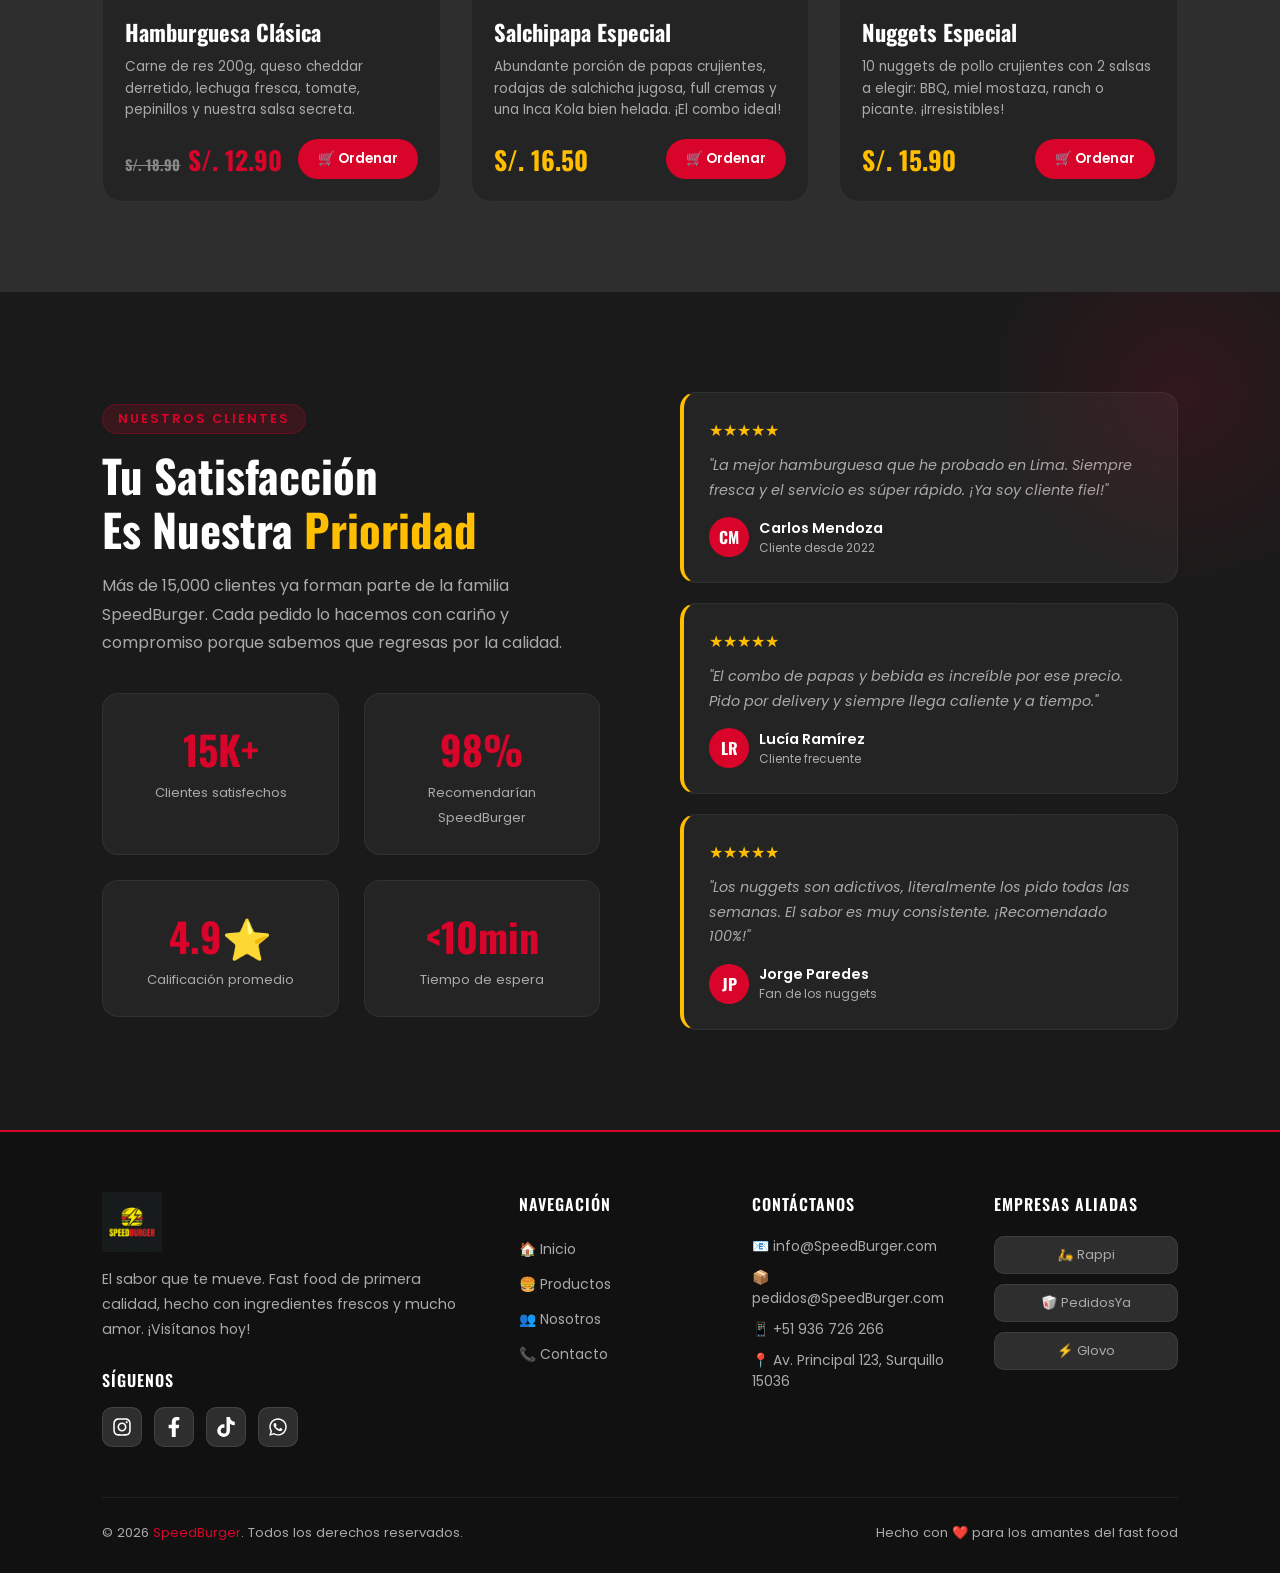
==== commit 2ccc62d7: "Feat: implementar sistema de ofertas por Fiestas Patrias" ====
--- a/index.html
+++ b/index.html
@@ -185,6 +185,7 @@
 
       <!-- Producto 1: Hamburguesa Clásica -->
       <div class="producto-card" id="prod-hamburguesa">
+        <span class="producto-card-badge oferta" style="top:40px; background:var(--rojo); color:#fff;">🎉 Fiestas Patrias</span>
         <span class="producto-card-badge">⭐ Favorito</span>
         <div class="producto-img-wrapper">
           <img src="img/burger.png" alt="Hamburguesa Clásica SpeedBurger" class="producto-img" />
@@ -196,7 +197,7 @@
             tomate, pepinillos y nuestra salsa secreta.
           </p>
           <div class="producto-footer">
-            <span class="producto-precio">S/. 18.90</span>
+            <span class="producto-precio"><del style="color:#888; font-size:0.9rem; margin-right:8px;">S/. 18.90</del><span style="color:var(--rojo);">S/. 12.90</span></span>
             <button class="btn-ordenar" id="btn-hamburguesa">🛒 Ordenar</button>
           </div>
         </div>
--- a/css/style.css
+++ b/css/style.css
@@ -1570,3 +1570,1236 @@
   }
 }
 
+
+/* === ESTILOS CONTACTO === */
+
+    /* ============ HERO CONTACTO ============ */
+    .contacto-hero {
+      position: relative;
+      height: 420px;
+      display: flex;
+      align-items: center;
+      justify-content: center;
+      overflow: hidden;
+    }
+    
+    .contacto-hero-bg {
+      position: absolute;
+      top: 0;
+      left: 0;
+      width: 100%;
+      height: 100%;
+      object-fit: cover;
+      z-index: 0;
+    }
+
+    .contacto-hero-overlay {
+      position: absolute;
+      inset: 0;
+      background: rgba(0, 0, 0, 0.7); /* Oscurecido un poco más para que resalte el texto */
+    }
+
+    .contacto-hero-content {
+      position: relative;
+      z-index: 2;
+      text-align: center;
+      padding: 20px;
+    }
+
+    .contacto-hero-content h1 {
+      font-family: 'Oswald', sans-serif;
+      font-size: clamp(2.2rem, 5vw, 4rem);
+      color: #fff;
+      line-height: 1.1;
+    }
+
+    .contacto-hero-content h1 span {
+      color: var(--rojo);
+    }
+
+    .contacto-hero-content p {
+      color: #ccc;
+      font-size: 1.1rem;
+      margin-top: 15px;
+      max-width: 500px;
+      margin-inline: auto;
+    }
+
+    /* ============ INFO CARDS ============ */
+    .contacto-info-section {
+      background: #111;
+      padding: 70px 20px;
+    }
+
+    .contacto-info-grid {
+      max-width: 1100px;
+      margin: 0 auto;
+      display: grid;
+      grid-template-columns: repeat(3, 1fr);
+      gap: 25px;
+    }
+
+    .info-card {
+      background: #1a1a1a;
+      border: 1px solid #2e2e2e;
+      border-radius: 12px;
+      padding: 30px 25px;
+      text-align: center;
+      transition: transform 0.3s, border-color 0.3s;
+    }
+
+    .info-card:hover {
+      transform: translateY(-5px);
+      border-color: var(--rojo);
+    }
+
+    .info-card-icon {
+      font-size: 2.5rem;
+      margin-bottom: 15px;
+      display: block;
+    }
+
+    .info-card h3 {
+      font-family: 'Oswald', sans-serif;
+      font-size: 1.2rem;
+      color: var(--amarillo);
+      margin-bottom: 10px;
+    }
+
+    .info-card p,
+    .info-card a {
+      color: #aaa;
+      font-size: 0.95rem;
+      line-height: 1.6;
+      text-decoration: none;
+      display: block;
+    }
+
+    .info-card a:hover {
+      color: var(--rojo);
+    }
+
+    /* ============ MAPA + FORMULARIO ============ */
+    .mapa-form-section {
+      background: #1a1a1a;
+      padding: 80px 20px;
+    }
+
+    .mapa-form-grid {
+      max-width: 1100px;
+      margin: 0 auto;
+      display: grid;
+      grid-template-columns: 1fr 1fr;
+      gap: 40px;
+      align-items: start;
+    }
+
+    /* ---- MAPA ---- */
+    .mapa-container {
+      border-radius: 12px;
+      overflow: hidden;
+      border: 2px solid #2e2e2e;
+      box-shadow: 0 8px 30px rgba(0, 0, 0, 0.5);
+    }
+
+    .mapa-container iframe {
+      width: 100%;
+      height: 420px;
+      border: none;
+      display: block;
+    }
+
+    .mapa-label {
+      background: #111;
+      padding: 15px 20px;
+      display: flex;
+      align-items: center;
+      gap: 10px;
+    }
+
+    .mapa-label span {
+      color: #ccc;
+      font-size: 0.9rem;
+    }
+
+    .mapa-label a {
+      color: var(--amarillo);
+      font-size: 0.85rem;
+      text-decoration: none;
+      margin-left: auto;
+    }
+
+    .mapa-label a:hover {
+      text-decoration: underline;
+    }
+
+    /* ---- FORMULARIO ---- */
+    .form-card {
+      background: #111;
+      border: 1px solid #2e2e2e;
+      border-radius: 12px;
+      padding: 35px;
+    }
+
+    .form-card .section-tag {
+      display: inline-block;
+      margin-bottom: 10px;
+    }
+
+    .form-card h2 {
+      font-family: 'Oswald', sans-serif;
+      font-size: 2rem;
+      color: #fff;
+      margin-bottom: 8px;
+    }
+
+    .form-card h2 span {
+      color: var(--rojo);
+    }
+
+    .form-card .form-desc {
+      color: #aaa;
+      font-size: 0.9rem;
+      margin-bottom: 28px;
+      line-height: 1.6;
+    }
+
+    .form-group {
+      margin-bottom: 20px;
+    }
+
+    .form-group label {
+      display: block;
+      color: #ccc;
+      font-size: 0.88rem;
+      margin-bottom: 7px;
+      font-weight: 500;
+    }
+
+    .form-group input,
+    .form-group select,
+    .form-group textarea {
+      width: 100%;
+      background: #1a1a1a;
+      border: 1px solid #333;
+      border-radius: 8px;
+      padding: 12px 15px;
+      color: #fff;
+      font-family: 'Poppins', sans-serif;
+      font-size: 0.93rem;
+      transition: border-color 0.3s;
+      outline: none;
+    }
+
+    .form-group input:focus,
+    .form-group select:focus,
+    .form-group textarea:focus {
+      border-color: var(--rojo);
+    }
+
+    .form-group select option {
+      background: #1a1a1a;
+    }
+
+    .form-group textarea {
+      resize: vertical;
+      min-height: 120px;
+    }
+
+    /* Estrellas de calificación */
+    .stars-group {
+      margin-bottom: 20px;
+    }
+
+    .stars-group label {
+      display: block;
+      color: #ccc;
+      font-size: 0.88rem;
+      margin-bottom: 10px;
+      font-weight: 500;
+    }
+
+    .stars {
+      display: flex;
+      gap: 8px;
+      flex-direction: row-reverse;
+      justify-content: flex-end;
+    }
+
+    .stars input {
+      display: none;
+    }
+
+    .stars label {
+      font-size: 2rem;
+      color: #444;
+      cursor: pointer;
+      transition: color 0.2s;
+      margin-bottom: 0;
+    }
+
+    .stars input:checked ~ label,
+    .stars label:hover,
+    .stars label:hover ~ label {
+      color: var(--amarillo);
+    }
+
+    .form-row {
+      display: grid;
+      grid-template-columns: 1fr 1fr;
+      gap: 15px;
+    }
+
+    .btn-enviar {
+      width: 100%;
+      background: var(--rojo);
+      color: #fff;
+      border: none;
+      border-radius: 8px;
+      padding: 14px;
+      font-family: 'Oswald', sans-serif;
+      font-size: 1.1rem;
+      letter-spacing: 1px;
+      cursor: pointer;
+      transition: background 0.3s, transform 0.2s;
+      margin-top: 5px;
+    }
+
+    .btn-enviar:hover {
+      background: var(--rojo-oscuro);
+      transform: translateY(-2px);
+    }
+
+    /* Mensaje de éxito */
+    .form-success {
+      display: none;
+      text-align: center;
+      padding: 30px;
+    }
+
+    .form-success .check-icon {
+      font-size: 4rem;
+      display: block;
+      margin-bottom: 15px;
+    }
+
+    .form-success h3 {
+      font-family: 'Oswald', sans-serif;
+      font-size: 1.8rem;
+      color: #2ecc71;
+      margin-bottom: 10px;
+    }
+
+    .form-success p {
+      color: #aaa;
+      font-size: 0.95rem;
+    }
+
+    /* ============ OPINIONES ============ */
+    .opiniones-section {
+      background: #111;
+      padding: 80px 20px;
+    }
+
+    .opiniones-header {
+      max-width: 1100px;
+      margin: 0 auto 50px;
+      text-align: center;
+    }
+
+    .opiniones-grid {
+      max-width: 1100px;
+      margin: 0 auto;
+      display: grid;
+      grid-template-columns: repeat(3, 1fr);
+      gap: 25px;
+    }
+
+    .opinion-card {
+      background: #1a1a1a;
+      border: 1px solid #2e2e2e;
+      border-radius: 12px;
+      padding: 25px;
+      transition: transform 0.3s, border-color 0.3s;
+    }
+
+    .opinion-card:hover {
+      transform: translateY(-4px);
+      border-color: var(--amarillo);
+    }
+
+    .opinion-stars {
+      color: var(--amarillo);
+      font-size: 1.1rem;
+      margin-bottom: 12px;
+    }
+
+    .opinion-text {
+      color: #ccc;
+      font-size: 0.93rem;
+      line-height: 1.7;
+      margin-bottom: 18px;
+      font-style: italic;
+    }
+
+    .opinion-autor {
+      display: flex;
+      align-items: center;
+      gap: 12px;
+    }
+
+    .opinion-avatar {
+      width: 42px;
+      height: 42px;
+      border-radius: 50%;
+      background: var(--rojo);
+      display: flex;
+      align-items: center;
+      justify-content: center;
+      font-weight: 700;
+      font-size: 1.1rem;
+      color: #fff;
+      flex-shrink: 0;
+    }
+
+    .opinion-nombre {
+      font-weight: 600;
+      color: #fff;
+      font-size: 0.9rem;
+    }
+
+    .opinion-fecha {
+      color: #666;
+      font-size: 0.78rem;
+    }
+
+    /* ============ RESPONSIVE ============ */
+    @media (max-width: 900px) {
+      .mapa-form-grid {
+        grid-template-columns: 1fr;
+      }
+
+      .contacto-info-grid {
+        grid-template-columns: 1fr;
+      }
+
+      .opiniones-grid {
+        grid-template-columns: 1fr;
+      }
+
+      .form-row {
+        grid-template-columns: 1fr;
+      }
+    }
+
+    @media (max-width: 600px) {
+      .contacto-info-grid {
+        grid-template-columns: 1fr;
+      }
+    }
+
+/* ============================================
+   ESTILOS LOGIN (Movidos desde login.html)
+   ============================================ */
+    .login-page {
+      min-height: 100vh;
+      display: flex;
+      align-items: center;
+      justify-content: center;
+      background: radial-gradient(ellipse at top left, #2e0a0a 0%, #111 50%, #1a1a1a 100%);
+      padding: 20px;
+    }
+
+    .login-wrapper {
+      width: 100%;
+      max-width: 420px;
+    }
+
+    .login-logo {
+      text-align: center;
+      margin-bottom: 30px;
+    }
+    .login-logo img { width: 70px; margin-bottom: 10px; }
+    .login-logo h2 {
+      font-family: 'Oswald', sans-serif;
+      font-size: 1.8rem;
+      color: #fff;
+    }
+    .login-logo h2 span { color: var(--rojo); }
+    .login-logo p { color: #666; font-size: 0.85rem; margin-top: 4px; }
+
+    .login-card {
+      background: #1a1a1a;
+      border: 1px solid #2e2e2e;
+      border-radius: 16px;
+      padding: 40px 35px;
+      box-shadow: 0 20px 60px rgba(0,0,0,0.5);
+    }
+
+    .login-card h3 {
+      font-family: 'Oswald', sans-serif;
+      font-size: 1.5rem;
+      color: #fff;
+      margin-bottom: 6px;
+    }
+    .login-card .login-sub {
+      color: #666;
+      font-size: 0.85rem;
+      margin-bottom: 28px;
+    }
+
+    .login-page .form-group {
+      margin-bottom: 18px;
+    }
+    .login-page .form-group label {
+      display: block;
+      color: #ccc;
+      font-size: 0.85rem;
+      margin-bottom: 7px;
+      font-weight: 500;
+    }
+    .login-page .form-group input {
+      width: 100%;
+      background: #111;
+      border: 1px solid #333;
+      border-radius: 8px;
+      padding: 13px 15px;
+      color: #fff;
+      font-family: 'Poppins', sans-serif;
+      font-size: 0.95rem;
+      outline: none;
+      transition: border-color 0.3s;
+    }
+    .login-page .form-group input:focus { border-color: var(--rojo); }
+
+    .btn-login {
+      width: 100%;
+      background: var(--rojo);
+      color: #fff;
+      border: none;
+      border-radius: 10px;
+      padding: 14px;
+      font-family: 'Oswald', sans-serif;
+      font-size: 1.1rem;
+      letter-spacing: 1px;
+      cursor: pointer;
+      transition: background 0.3s, transform 0.2s;
+      margin-top: 8px;
+    }
+    .btn-login:hover { background: var(--rojo-oscuro); transform: translateY(-2px); }
+
+    .error-msg {
+      display: none;
+      background: rgba(217,4,41,0.15);
+      border: 1px solid var(--rojo);
+      border-radius: 8px;
+      padding: 10px 14px;
+      color: #ff6b6b;
+      font-size: 0.85rem;
+      margin-top: 14px;
+      text-align: center;
+    }
+    .error-msg.visible { display: block; }
+
+    .login-hint {
+      text-align: center;
+      margin-top: 20px;
+      color: #444;
+      font-size: 0.78rem;
+    }
+    .login-hint span { color: #666; }
+
+    .login-page .back-link {
+      display: block;
+      text-align: center;
+      margin-top: 18px;
+      color: #555;
+      font-size: 0.83rem;
+      text-decoration: none;
+      transition: color 0.2s;
+    }
+    .login-page .back-link:hover { color: var(--amarillo); }
+/* === ESTILOS ADMIN === */
+
+    .admin-page { background: #0d0d0d; }
+
+    /* ===== TOPBAR ADMIN ===== */
+    .admin-topbar {
+      background: #1a1a1a;
+      border-bottom: 2px solid var(--rojo);
+      padding: 14px 30px;
+      display: flex;
+      align-items: center;
+      justify-content: space-between;
+      position: sticky;
+      top: 0;
+      z-index: 100;
+    }
+    .admin-topbar-left { display: flex; align-items: center; gap: 14px; }
+    .admin-topbar-left img { width: 36px; }
+    .admin-topbar-title {
+      font-family: 'Oswald', sans-serif;
+      font-size: 1.2rem;
+      color: #fff;
+    }
+    .admin-topbar-title span { color: var(--rojo); }
+    .badge-admin {
+      background: var(--rojo);
+      color: #fff;
+      font-size: 0.68rem;
+      padding: 3px 10px;
+      border-radius: 20px;
+      font-weight: 700;
+      letter-spacing: 1px;
+    }
+    .btn-cerrar {
+      background: #2e2e2e;
+      border: 1px solid #444;
+      color: #ccc;
+      padding: 8px 18px;
+      border-radius: 8px;
+      font-family: 'Poppins', sans-serif;
+      font-size: 0.85rem;
+      cursor: pointer;
+      transition: background 0.2s, color 0.2s;
+    }
+    .btn-cerrar:hover { background: var(--rojo); color: #fff; border-color: var(--rojo); }
+
+    /* ===== LAYOUT ===== */
+    .admin-main {
+      max-width: 1200px;
+      margin: 0 auto;
+      padding: 30px 20px 60px;
+    }
+
+    /* ===== STATS ===== */
+    .stats-title {
+      font-family: 'Oswald', sans-serif;
+      font-size: 1.1rem;
+      color: #fff;
+      margin-bottom: 12px;
+      margin-top: 10px;
+    }
+    .stats-grid {
+      display: grid;
+      grid-template-columns: repeat(5, 1fr);
+      gap: 15px;
+      margin-bottom: 25px;
+    }
+    .stats-grid-6 {
+      display: grid;
+      grid-template-columns: repeat(6, 1fr);
+      gap: 15px;
+      margin-bottom: 25px;
+    }
+    .stat-card {
+      background: #1a1a1a;
+      border: 1px solid #2e2e2e;
+      border-radius: 12px;
+      padding: 20px;
+      text-align: center;
+    }
+    .stat-card .stat-num {
+      font-family: 'Oswald', sans-serif;
+      font-size: 2.2rem;
+      color: var(--amarillo);
+    }
+    .stat-card .stat-label { color: #777; font-size: 0.82rem; margin-top: 4px; }
+    .stat-card .stat-icon { font-size: 1.8rem; margin-bottom: 8px; display: block; }
+
+    /* ===== ACCIONES ===== */
+    .admin-actions {
+      display: flex;
+      align-items: center;
+      gap: 12px;
+      margin-bottom: 22px;
+      flex-wrap: wrap;
+    }
+    .btn-add {
+      background: var(--rojo);
+      color: #fff;
+      border: none;
+      border-radius: 8px;
+      padding: 11px 22px;
+      font-family: 'Oswald', sans-serif;
+      font-size: 1rem;
+      cursor: pointer;
+      transition: background 0.2s, transform 0.2s;
+      display: flex; align-items: center; gap: 8px;
+    }
+    .btn-add:hover { background: var(--rojo-oscuro); transform: translateY(-1px); }
+
+    .search-admin {
+      flex: 1;
+      min-width: 220px;
+      background: #1a1a1a;
+      border: 1px solid #333;
+      border-radius: 8px;
+      padding: 11px 15px;
+      color: #fff;
+      font-family: 'Poppins', sans-serif;
+      font-size: 0.9rem;
+      outline: none;
+      transition: border-color 0.2s;
+    }
+    .search-admin:focus { border-color: var(--rojo); }
+
+    .filter-select {
+      background: #1a1a1a;
+      border: 1px solid #333;
+      border-radius: 8px;
+      padding: 11px 15px;
+      color: #fff;
+      font-family: 'Poppins', sans-serif;
+      font-size: 0.88rem;
+      outline: none;
+      cursor: pointer;
+    }
+
+    /* ===== TABLA ===== */
+    .tabla-wrapper {
+      background: #1a1a1a;
+      border: 1px solid #2e2e2e;
+      border-radius: 12px;
+      overflow: hidden;
+    }
+    .tabla-header {
+      padding: 18px 22px;
+      border-bottom: 1px solid #2e2e2e;
+      display: flex;
+      align-items: center;
+      justify-content: space-between;
+    }
+    .tabla-header h3 {
+      font-family: 'Oswald', sans-serif;
+      font-size: 1.1rem;
+      color: #fff;
+    }
+    .tabla-count { color: #666; font-size: 0.83rem; }
+
+    table {
+      width: 100%;
+      border-collapse: collapse;
+    }
+    thead th {
+      background: #111;
+      color: #888;
+      font-size: 0.75rem;
+      text-transform: uppercase;
+      letter-spacing: 1px;
+      padding: 12px 18px;
+      text-align: left;
+      border-bottom: 1px solid #2e2e2e;
+    }
+    tbody tr {
+      border-bottom: 1px solid #222;
+      transition: background 0.2s;
+    }
+    tbody tr:hover { background: #222; }
+    tbody tr:last-child { border-bottom: none; }
+    tbody td {
+      padding: 13px 18px;
+      color: #ccc;
+      font-size: 0.88rem;
+      vertical-align: middle;
+    }
+
+    .td-img {
+      width: 50px;
+      height: 50px;
+      object-fit: cover;
+      border-radius: 8px;
+      background: #222;
+    }
+    .td-nombre { font-weight: 600; color: #fff; }
+    .td-precio { color: var(--amarillo); font-family: 'Oswald', sans-serif; font-size: 1rem; }
+    .td-cat {
+      background: rgba(255,190,0,0.12);
+      color: var(--amarillo);
+      padding: 3px 10px;
+      border-radius: 20px;
+      font-size: 0.75rem;
+      font-weight: 600;
+      white-space: nowrap;
+      display: inline-block;
+    }
+    .td-id { color: #444; font-size: 0.78rem; }
+
+    .acciones-td { display: flex; gap: 8px; }
+    .btn-edit, .btn-del {
+      border: none;
+      border-radius: 6px;
+      padding: 7px 14px;
+      font-size: 0.8rem;
+      cursor: pointer;
+      font-family: 'Poppins', sans-serif;
+      font-weight: 600;
+      transition: opacity 0.2s, transform 0.2s;
+    }
+    .btn-edit { background: rgba(255,190,0,0.15); color: var(--amarillo); border: 1px solid rgba(255,190,0,0.3); }
+    .btn-edit:hover { background: var(--amarillo); color: #000; }
+    .btn-del { background: rgba(217,4,41,0.15); color: var(--rojo); border: 1px solid rgba(217,4,41,0.3); }
+    .btn-del:hover { background: var(--rojo); color: #fff; }
+
+    .empty-tabla {
+      text-align: center;
+      padding: 50px;
+      color: #444;
+    }
+    .empty-tabla span { font-size: 3rem; display: block; margin-bottom: 12px; }
+
+    /* ===== MODAL CRUD ===== */
+    .modal-overlay {
+      display: none;
+      position: fixed; inset: 0;
+      background: rgba(0,0,0,0.8);
+      z-index: 999;
+      align-items: center;
+      justify-content: center;
+      padding: 20px;
+    }
+    .modal-overlay.active { display: flex; }
+    .modal-crud {
+      background: #1a1a1a;
+      border: 1px solid #333;
+      border-radius: 16px;
+      padding: 35px;
+      width: 100%;
+      max-width: 520px;
+      max-height: 90vh;
+      overflow-y: auto;
+      animation: popIn 0.25s ease;
+    }
+    @keyframes popIn {
+      from { transform: scale(0.9); opacity: 0; }
+      to { transform: scale(1); opacity: 1; }
+    }
+    .modal-crud h3 {
+      font-family: 'Oswald', sans-serif;
+      font-size: 1.5rem;
+      color: #fff;
+      margin-bottom: 22px;
+      padding-bottom: 14px;
+      border-bottom: 1px solid #2e2e2e;
+    }
+    .modal-crud h3 span { color: var(--rojo); }
+
+    .form-group {
+      margin-bottom: 16px;
+    }
+    .form-group label {
+      display: block;
+      color: #aaa;
+      font-size: 0.82rem;
+      margin-bottom: 6px;
+      font-weight: 500;
+    }
+    .form-group input,
+    .form-group select,
+    .form-group textarea {
+      width: 100%;
+      background: #111;
+      border: 1px solid #333;
+      border-radius: 8px;
+      padding: 11px 14px;
+      color: #fff;
+      font-family: 'Poppins', sans-serif;
+      font-size: 0.9rem;
+      outline: none;
+      transition: border-color 0.2s;
+    }
+    .form-group input:focus,
+    .form-group select:focus,
+    .form-group textarea:focus { border-color: var(--rojo); }
+    .form-group select option { background: #1a1a1a; }
+    .form-group textarea { resize: vertical; min-height: 80px; }
+
+    .form-row-2 { display: grid; grid-template-columns: 1fr 1fr; gap: 12px; }
+
+    .modal-btns { display: flex; gap: 10px; margin-top: 22px; }
+    .btn-guardar {
+      flex: 1;
+      background: var(--rojo);
+      color: #fff;
+      border: none;
+      border-radius: 8px;
+      padding: 13px;
+      font-family: 'Oswald', sans-serif;
+      font-size: 1rem;
+      cursor: pointer;
+      transition: background 0.2s;
+    }
+    .btn-guardar:hover { background: var(--rojo-oscuro); }
+    .btn-cancelar {
+      flex: 1;
+      background: #2e2e2e;
+      color: #aaa;
+      border: none;
+      border-radius: 8px;
+      padding: 13px;
+      font-family: 'Poppins', sans-serif;
+      font-size: 0.9rem;
+      cursor: pointer;
+      transition: background 0.2s;
+    }
+    .btn-cancelar:hover { background: #3e3e3e; }
+
+    /* Toast notificación */
+    .admin-toast {
+      position: fixed;
+      bottom: 30px;
+      right: 30px;
+      background: #2ecc71;
+      color: #fff;
+      padding: 13px 22px;
+      border-radius: 10px;
+      font-size: 0.9rem;
+      font-weight: 600;
+      box-shadow: 0 4px 20px rgba(0,0,0,0.4);
+      z-index: 9999;
+      animation: slideInRight 0.3s ease;
+      display: none;
+    }
+    .admin-toast.error { background: var(--rojo); }
+    .admin-toast.show { display: block; }
+    @keyframes slideInRight {
+      from { transform: translateX(100px); opacity: 0; }
+      to { transform: translateX(0); opacity: 1; }
+    }
+
+    /* ===== REPORTES (GRÁFICOS) ===== */
+    .reportes-grid {
+      display: grid;
+      grid-template-columns: 1fr 1fr;
+      gap: 20px;
+      margin-bottom: 30px;
+    }
+    .chart-container {
+      background: #1a1a1a;
+      border: 1px solid #2e2e2e;
+      border-radius: 12px;
+      padding: 20px;
+    }
+    .chart-title {
+      font-family: 'Oswald', sans-serif;
+      font-size: 1.1rem;
+      color: #fff;
+      margin-bottom: 15px;
+      padding-bottom: 10px;
+      border-bottom: 1px solid #2e2e2e;
+    }
+
+    /* Responsive */
+    @media (max-width: 992px) {
+      .reportes-grid { grid-template-columns: 1fr; }
+    }
+    @media (max-width: 768px) {
+      .stats-grid { grid-template-columns: repeat(2, 1fr); }
+      .form-row-2 { grid-template-columns: 1fr; }
+    }
+    @media (max-width: 480px) {
+      .stats-grid { grid-template-columns: 1fr 1fr; }
+      .admin-topbar { padding: 12px 16px; }
+      .admin-main { padding: 20px 12px; }
+    }
+  
+/* === ESTILOS CARRITO === */
+
+    /* ===== NAVBAR CARRITO ===== */
+    .carrito-nav-btn {
+      position: relative;
+      font-size: 1.4rem;
+      display: flex;
+      align-items: center;
+      padding: 5px 10px;
+      border-radius: 8px;
+      transition: background 0.2s;
+    }
+    .carrito-nav-btn:hover { background: rgba(255,255,255,0.08); }
+
+    /* ===== HERO CARRITO ===== */
+    .carrito-hero {
+      background: linear-gradient(135deg, #1a1a1a 0%, #2e0a0a 60%, #1a1a1a 100%);
+      padding: 120px 20px 60px;
+      text-align: center;
+    }
+    .carrito-hero h1 {
+      font-family: 'Oswald', sans-serif;
+      font-size: clamp(2rem, 5vw, 3.5rem);
+      color: #fff;
+    }
+    .carrito-hero h1 span { color: var(--rojo); }
+    .carrito-hero p { color: #aaa; margin-top: 10px; font-size: 1rem; }
+
+    /* ===== LAYOUT PRINCIPAL ===== */
+    .carrito-section {
+      background: #111;
+      padding: 60px 20px 80px;
+      min-height: 60vh;
+    }
+    .carrito-layout {
+      max-width: 1100px;
+      margin: 0 auto;
+      display: grid;
+      grid-template-columns: 1fr 360px;
+      gap: 35px;
+      align-items: start;
+    }
+
+    /* ===== LISTA DE ITEMS ===== */
+    .carrito-lista { display: flex; flex-direction: column; gap: 16px; }
+
+    .carrito-item {
+      background: #1a1a1a;
+      border: 1px solid #2e2e2e;
+      border-radius: 12px;
+      padding: 18px 20px;
+      display: flex;
+      align-items: center;
+      gap: 18px;
+      transition: border-color 0.3s;
+    }
+    .carrito-item:hover { border-color: var(--rojo); }
+
+    .carrito-item img {
+      width: 80px;
+      height: 80px;
+      object-fit: cover;
+      border-radius: 10px;
+      flex-shrink: 0;
+      background: #222;
+    }
+
+    .carrito-item-info { flex: 1; }
+    .carrito-item-nombre {
+      font-family: 'Oswald', sans-serif;
+      font-size: 1.1rem;
+      color: #fff;
+      margin-bottom: 4px;
+    }
+    .carrito-item-categoria {
+      font-size: 0.78rem;
+      color: var(--amarillo);
+      text-transform: uppercase;
+      letter-spacing: 1px;
+    }
+    .carrito-item-precio-unit {
+      color: #888;
+      font-size: 0.85rem;
+      margin-top: 4px;
+    }
+
+    /* Controles de cantidad */
+    .carrito-qty {
+      display: flex;
+      align-items: center;
+      gap: 10px;
+    }
+    .qty-btn {
+      width: 32px; height: 32px;
+      border-radius: 50%;
+      border: 1px solid #444;
+      background: #222;
+      color: #fff;
+      font-size: 1.1rem;
+      cursor: pointer;
+      display: flex; align-items: center; justify-content: center;
+      transition: background 0.2s, border-color 0.2s;
+    }
+    .qty-btn:hover { background: var(--rojo); border-color: var(--rojo); }
+    .qty-num {
+      font-family: 'Oswald', sans-serif;
+      font-size: 1.2rem;
+      color: #fff;
+      min-width: 24px;
+      text-align: center;
+    }
+
+    .carrito-item-subtotal {
+      font-family: 'Oswald', sans-serif;
+      font-size: 1.2rem;
+      color: var(--amarillo);
+      min-width: 70px;
+      text-align: right;
+    }
+
+    .btn-eliminar {
+      background: transparent;
+      border: none;
+      color: #555;
+      font-size: 1.2rem;
+      cursor: pointer;
+      transition: color 0.2s;
+      padding: 5px;
+    }
+    .btn-eliminar:hover { color: var(--rojo); }
+
+    /* Carrito vacío */
+    .carrito-vacio {
+      text-align: center;
+      padding: 60px 20px;
+      color: #555;
+    }
+    .carrito-vacio span { font-size: 5rem; display: block; margin-bottom: 20px; }
+    .carrito-vacio h3 {
+      font-family: 'Oswald', sans-serif;
+      font-size: 1.8rem;
+      color: #fff;
+      margin-bottom: 10px;
+    }
+    .carrito-vacio p { color: #777; margin-bottom: 25px; }
+
+    /* ===== RESUMEN DEL PEDIDO ===== */
+    .carrito-resumen {
+      background: #1a1a1a;
+      border: 1px solid #2e2e2e;
+      border-radius: 12px;
+      padding: 28px;
+      position: sticky;
+      top: 90px;
+    }
+    .resumen-titulo {
+      font-family: 'Oswald', sans-serif;
+      font-size: 1.4rem;
+      color: #fff;
+      margin-bottom: 20px;
+      padding-bottom: 15px;
+      border-bottom: 1px solid #2e2e2e;
+    }
+    .resumen-linea {
+      display: flex;
+      justify-content: space-between;
+      color: #aaa;
+      font-size: 0.93rem;
+      margin-bottom: 12px;
+    }
+    .resumen-linea.total {
+      border-top: 1px solid #2e2e2e;
+      padding-top: 15px;
+      margin-top: 5px;
+      color: #fff;
+      font-family: 'Oswald', sans-serif;
+      font-size: 1.3rem;
+    }
+    .resumen-linea.total span:last-child { color: var(--amarillo); }
+
+    .btn-confirmar {
+      width: 100%;
+      background: var(--rojo);
+      color: #fff;
+      border: none;
+      border-radius: 10px;
+      padding: 15px;
+      font-family: 'Oswald', sans-serif;
+      font-size: 1.1rem;
+      letter-spacing: 1px;
+      cursor: pointer;
+      transition: background 0.3s, transform 0.2s;
+      margin-top: 20px;
+    }
+    .btn-confirmar:hover { background: var(--rojo-oscuro); transform: translateY(-2px); }
+    .btn-confirmar:disabled { background: #444; cursor: not-allowed; transform: none; }
+
+    .btn-vaciar {
+      width: 100%;
+      background: transparent;
+      border: 1px solid #444;
+      color: #888;
+      border-radius: 10px;
+      padding: 11px;
+      font-family: 'Poppins', sans-serif;
+      font-size: 0.88rem;
+      cursor: pointer;
+      transition: border-color 0.3s, color 0.3s;
+      margin-top: 10px;
+    }
+    .btn-vaciar:hover { border-color: var(--rojo); color: var(--rojo); }
+
+    .seguir-comprando {
+      display: block;
+      text-align: center;
+      color: var(--amarillo);
+      font-size: 0.88rem;
+      margin-top: 15px;
+      text-decoration: none;
+    }
+    .seguir-comprando:hover { text-decoration: underline; }
+
+    /* ===== SELECTOR TIPO ENTREGA ===== */
+    .entrega-selector {
+      display: grid;
+      grid-template-columns: 1fr 1fr;
+      gap: 10px;
+      margin-bottom: 18px;
+    }
+    .entrega-btn {
+      border: 2px solid #333;
+      background: #111;
+      border-radius: 10px;
+      padding: 12px 8px;
+      text-align: center;
+      cursor: pointer;
+      transition: border-color 0.2s, background 0.2s;
+      color: #aaa;
+      font-family: 'Poppins', sans-serif;
+      font-size: 0.85rem;
+    }
+    .entrega-btn .entrega-icon { font-size: 1.5rem; display: block; margin-bottom: 4px; }
+    .entrega-btn.activo { border-color: var(--rojo); background: rgba(217,4,41,0.1); color: #fff; }
+    .info-recojo {
+      background: #111;
+      border: 1px solid #333;
+      border-radius: 8px;
+      padding: 10px 14px;
+      font-size: 0.83rem;
+      color: #aaa;
+      margin-bottom: 15px;
+      display: none;
+    }
+    .info-recojo.visible { display: block; }
+    .info-recojo strong { color: var(--amarillo); }
+
+    /* Modal de confirmación */
+    .modal-overlay {
+      display: none;
+      position: fixed; inset: 0;
+      background: rgba(0,0,0,0.75);
+      z-index: 1000;
+      align-items: center;
+      justify-content: center;
+    }
+    .modal-overlay.active { display: flex; }
+    .modal-box {
+      background: #1a1a1a;
+      border: 1px solid #333;
+      border-radius: 16px;
+      padding: 45px 35px;
+      text-align: center;
+      max-width: 420px;
+      width: 90%;
+      animation: popIn 0.3s ease;
+    }
+    @keyframes popIn {
+      from { transform: scale(0.8); opacity: 0; }
+      to { transform: scale(1); opacity: 1; }
+    }
+    .modal-icon { font-size: 4rem; display: block; margin-bottom: 15px; }
+    .modal-box h3 {
+      font-family: 'Oswald', sans-serif;
+      font-size: 2rem;
+      color: #2ecc71;
+      margin-bottom: 10px;
+    }
+    .modal-box p { color: #aaa; font-size: 0.95rem; line-height: 1.6; margin-bottom: 25px; }
+    .modal-box .btn-confirmar { max-width: 200px; margin: 0 auto; }
+
+    /* Responsive */
+    @media (max-width: 860px) {
+      .carrito-layout { grid-template-columns: 1fr; }
+      .carrito-resumen { position: static; }
+    }
+    @media (max-width: 480px) {
+      .carrito-item { flex-wrap: wrap; }
+      .carrito-item img { width: 60px; height: 60px; }
+    }
+  
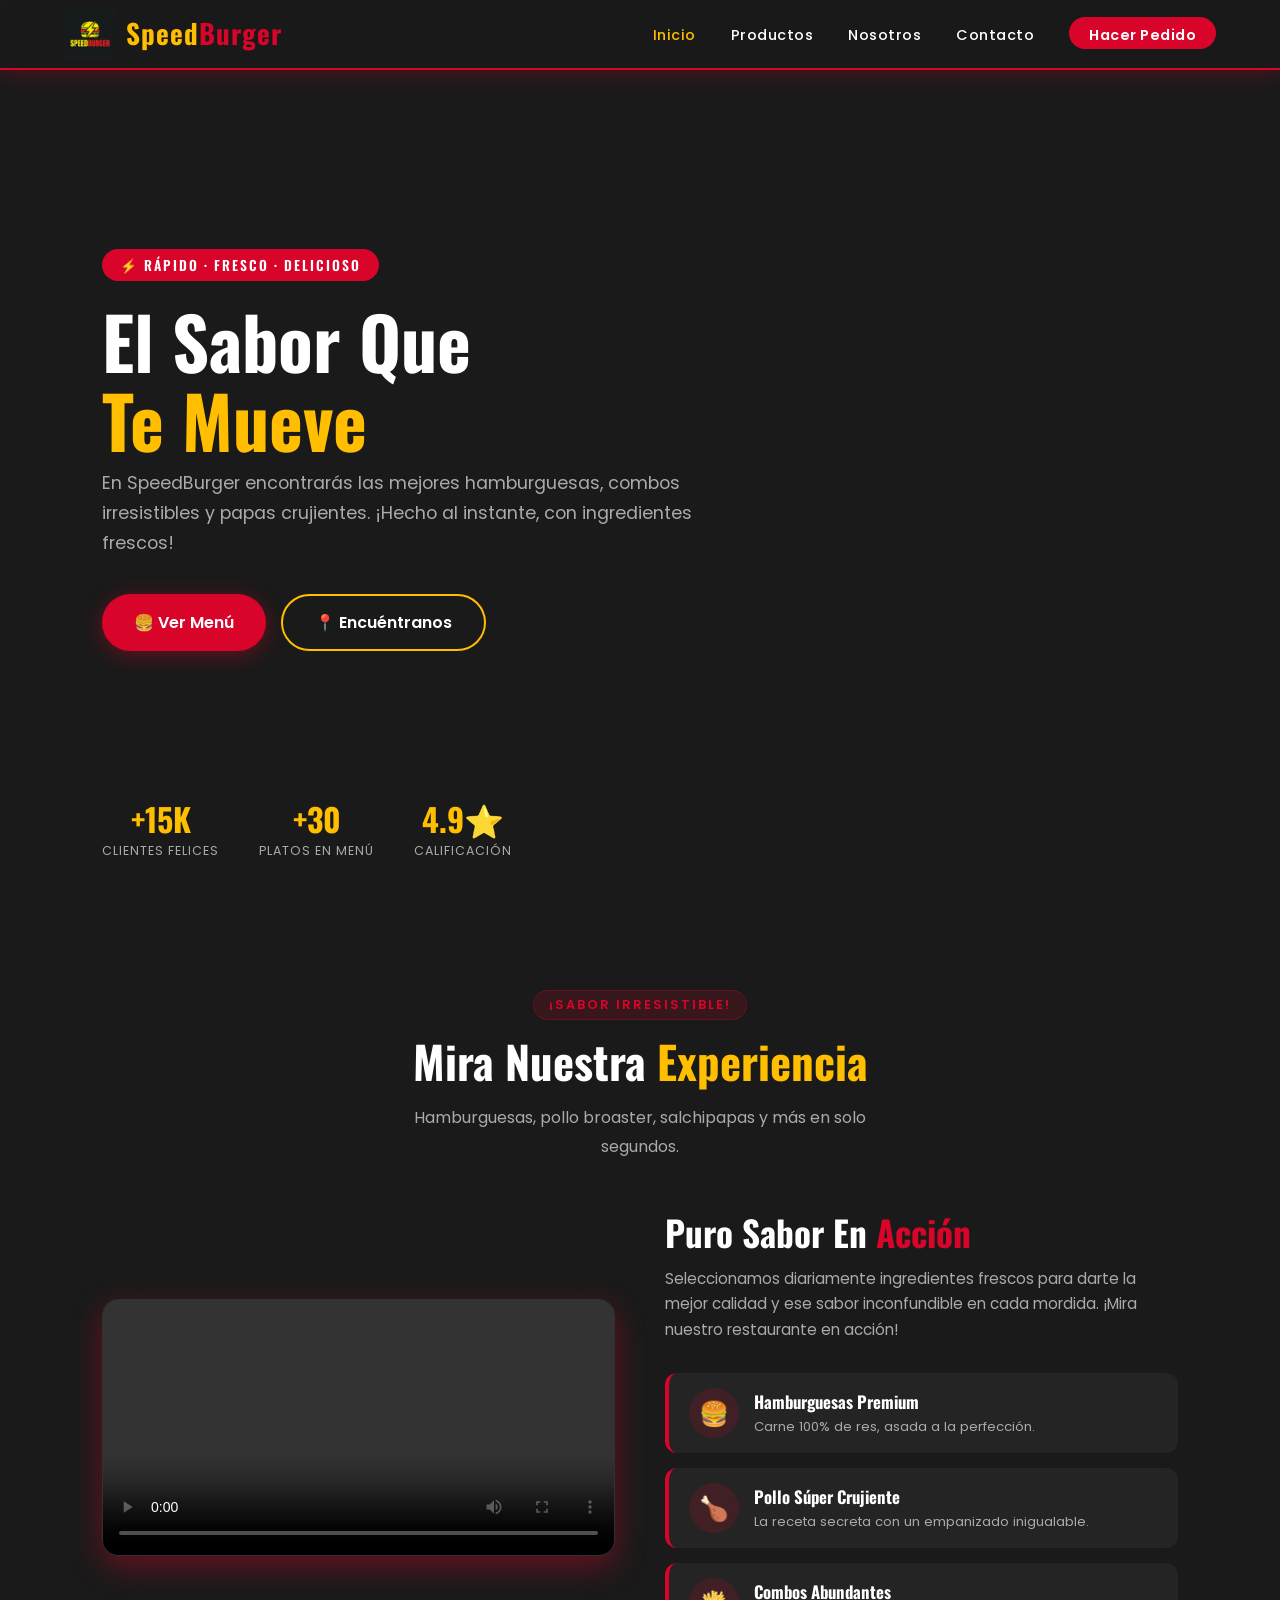
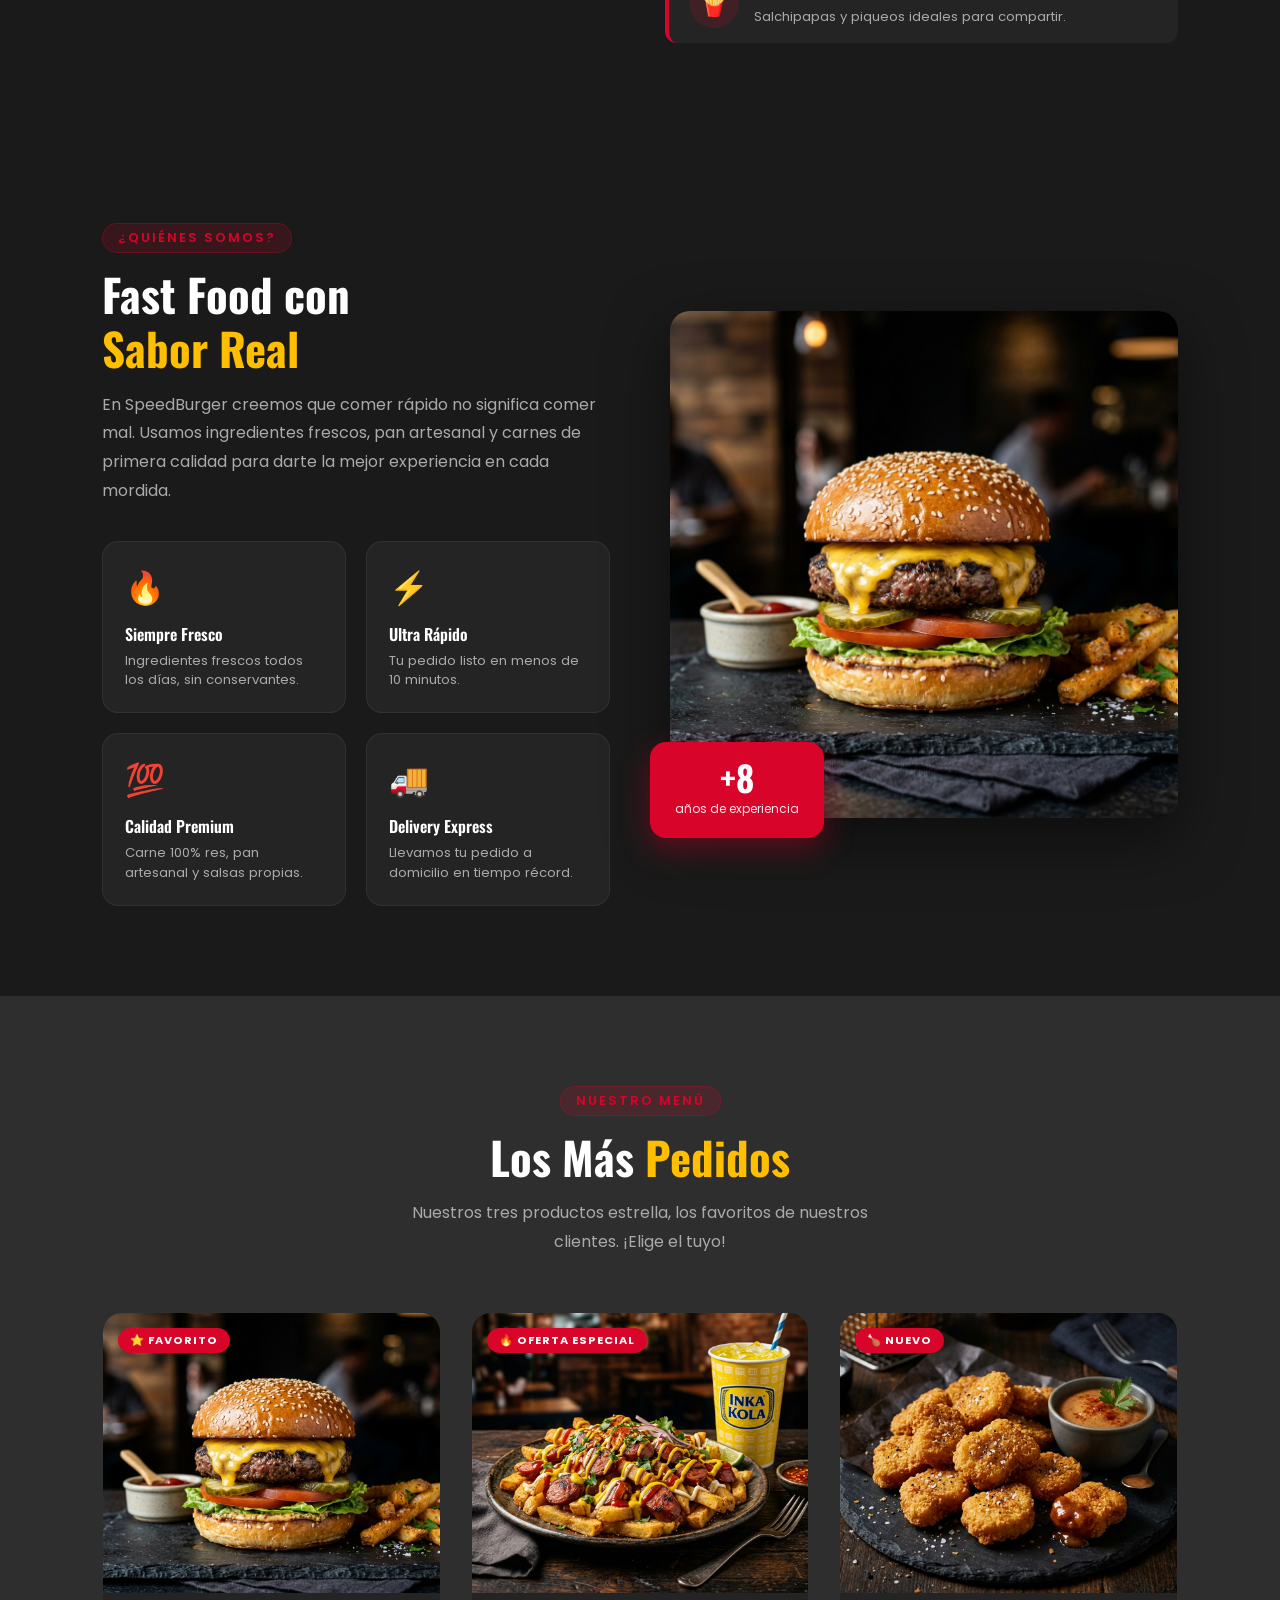
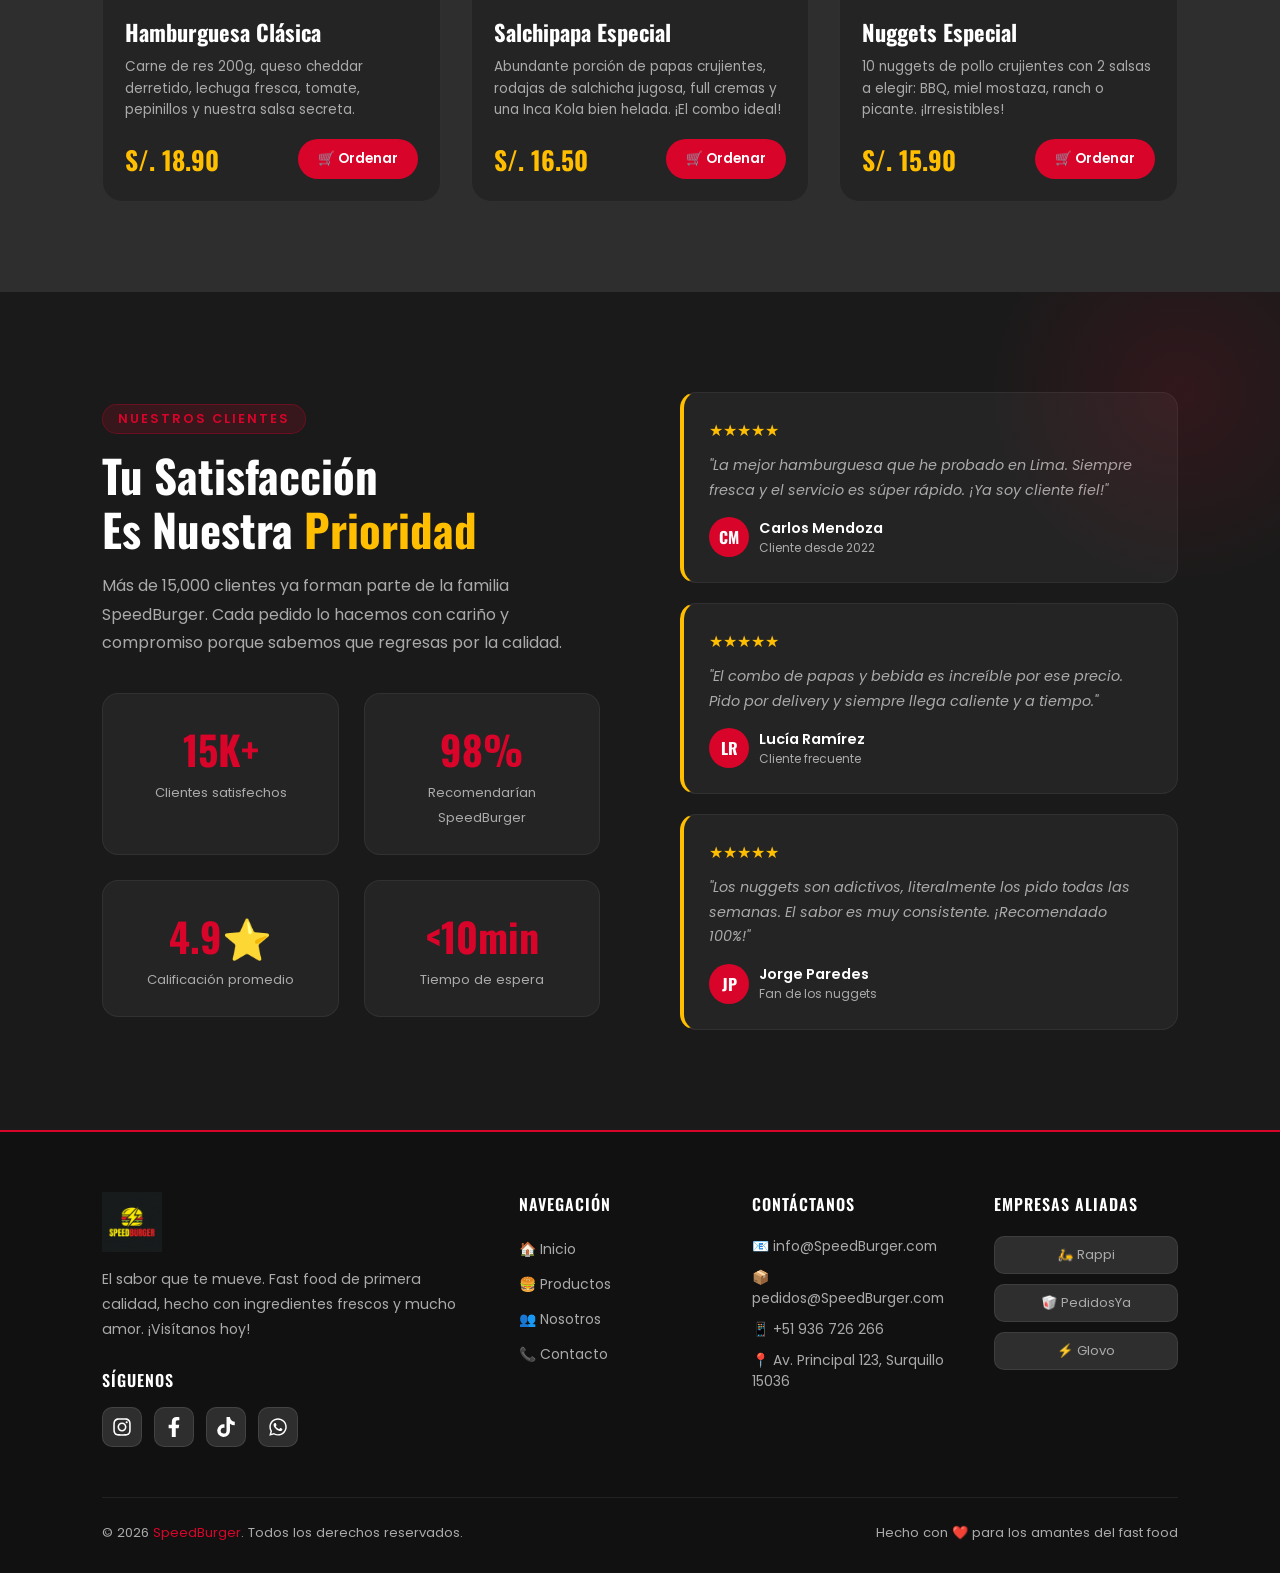
==== commit a0922a48: "Fix: remover mock de oferta de Fiestas Patrias del index" ====
--- a/index.html
+++ b/index.html
@@ -185,7 +185,6 @@
 
       <!-- Producto 1: Hamburguesa Clásica -->
       <div class="producto-card" id="prod-hamburguesa">
-        <span class="producto-card-badge oferta" style="top:40px; background:var(--rojo); color:#fff;">🎉 Fiestas Patrias</span>
         <span class="producto-card-badge">⭐ Favorito</span>
         <div class="producto-img-wrapper">
           <img src="img/burger.png" alt="Hamburguesa Clásica SpeedBurger" class="producto-img" />
@@ -197,7 +196,7 @@
             tomate, pepinillos y nuestra salsa secreta.
           </p>
           <div class="producto-footer">
-            <span class="producto-precio"><del style="color:#888; font-size:0.9rem; margin-right:8px;">S/. 18.90</del><span style="color:var(--rojo);">S/. 12.90</span></span>
+            <span class="producto-precio">S/. 18.90</span>
             <button class="btn-ordenar" id="btn-hamburguesa">🛒 Ordenar</button>
           </div>
         </div>
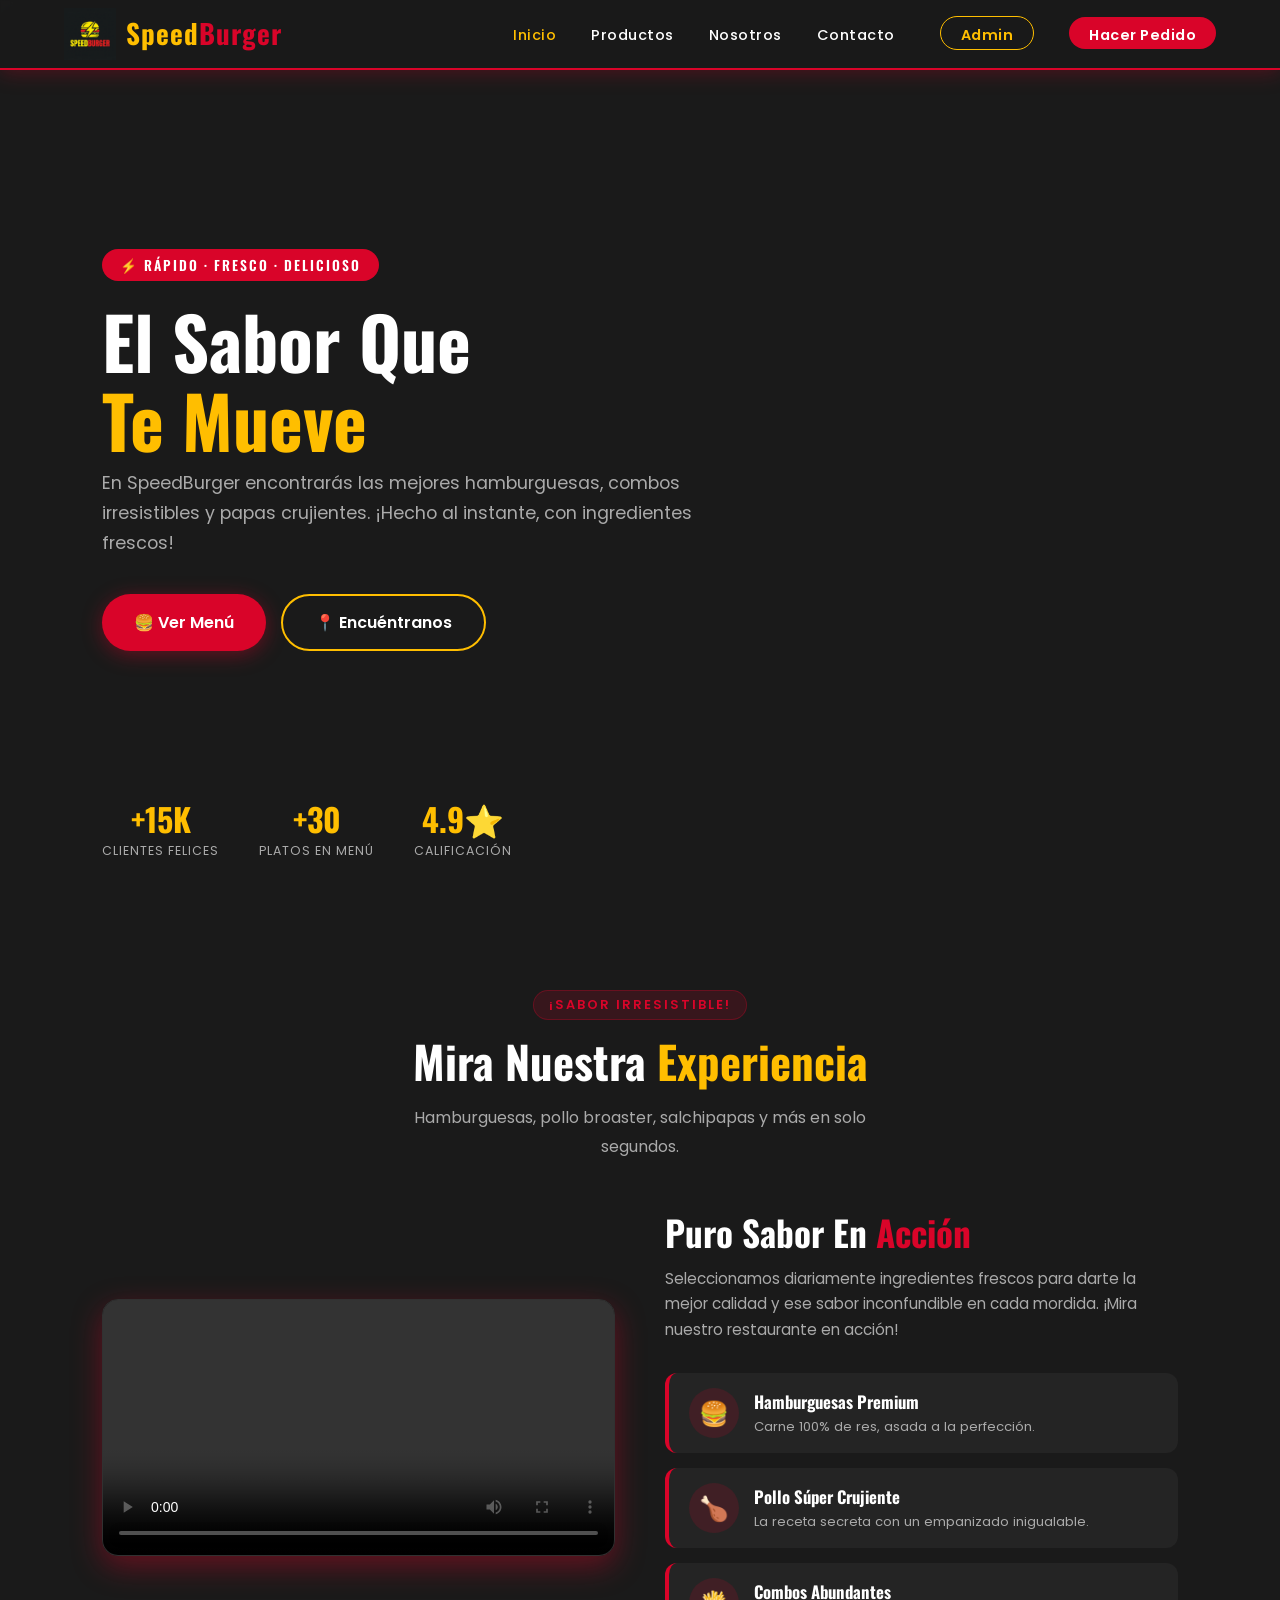
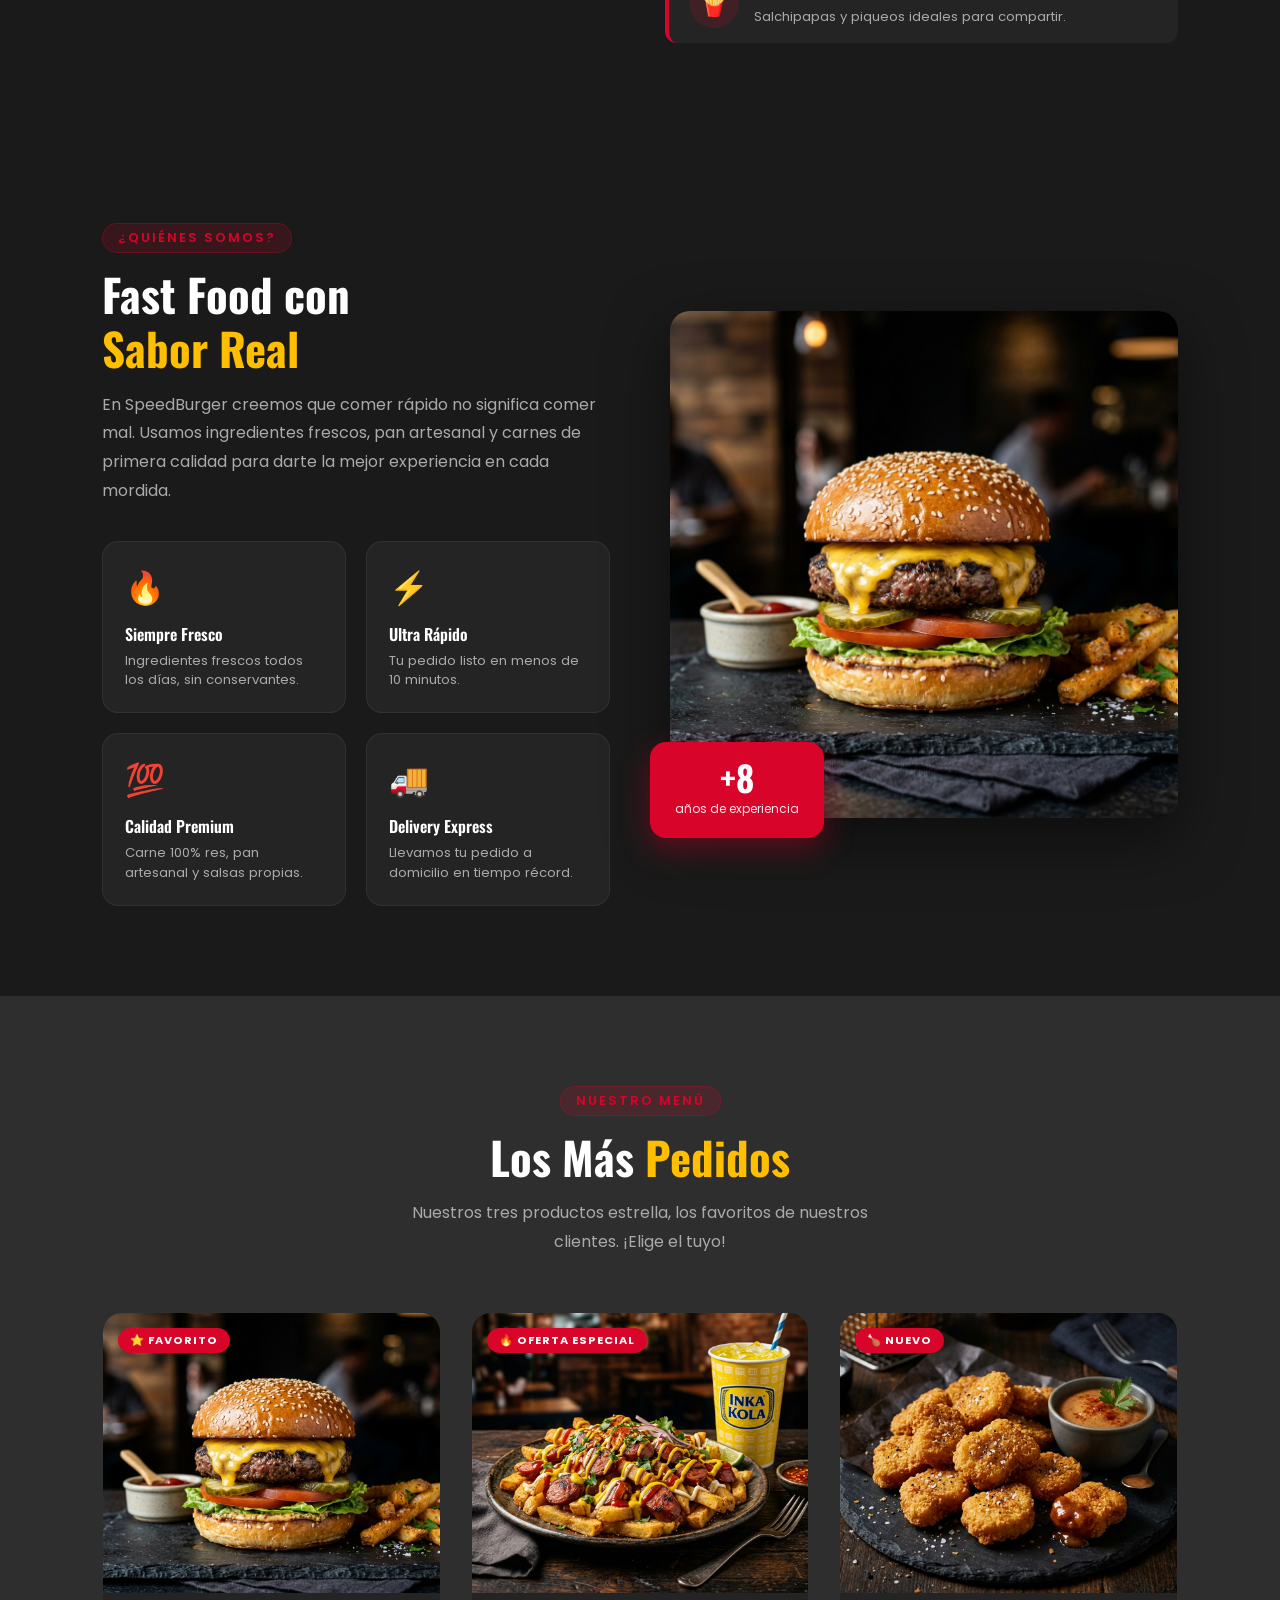
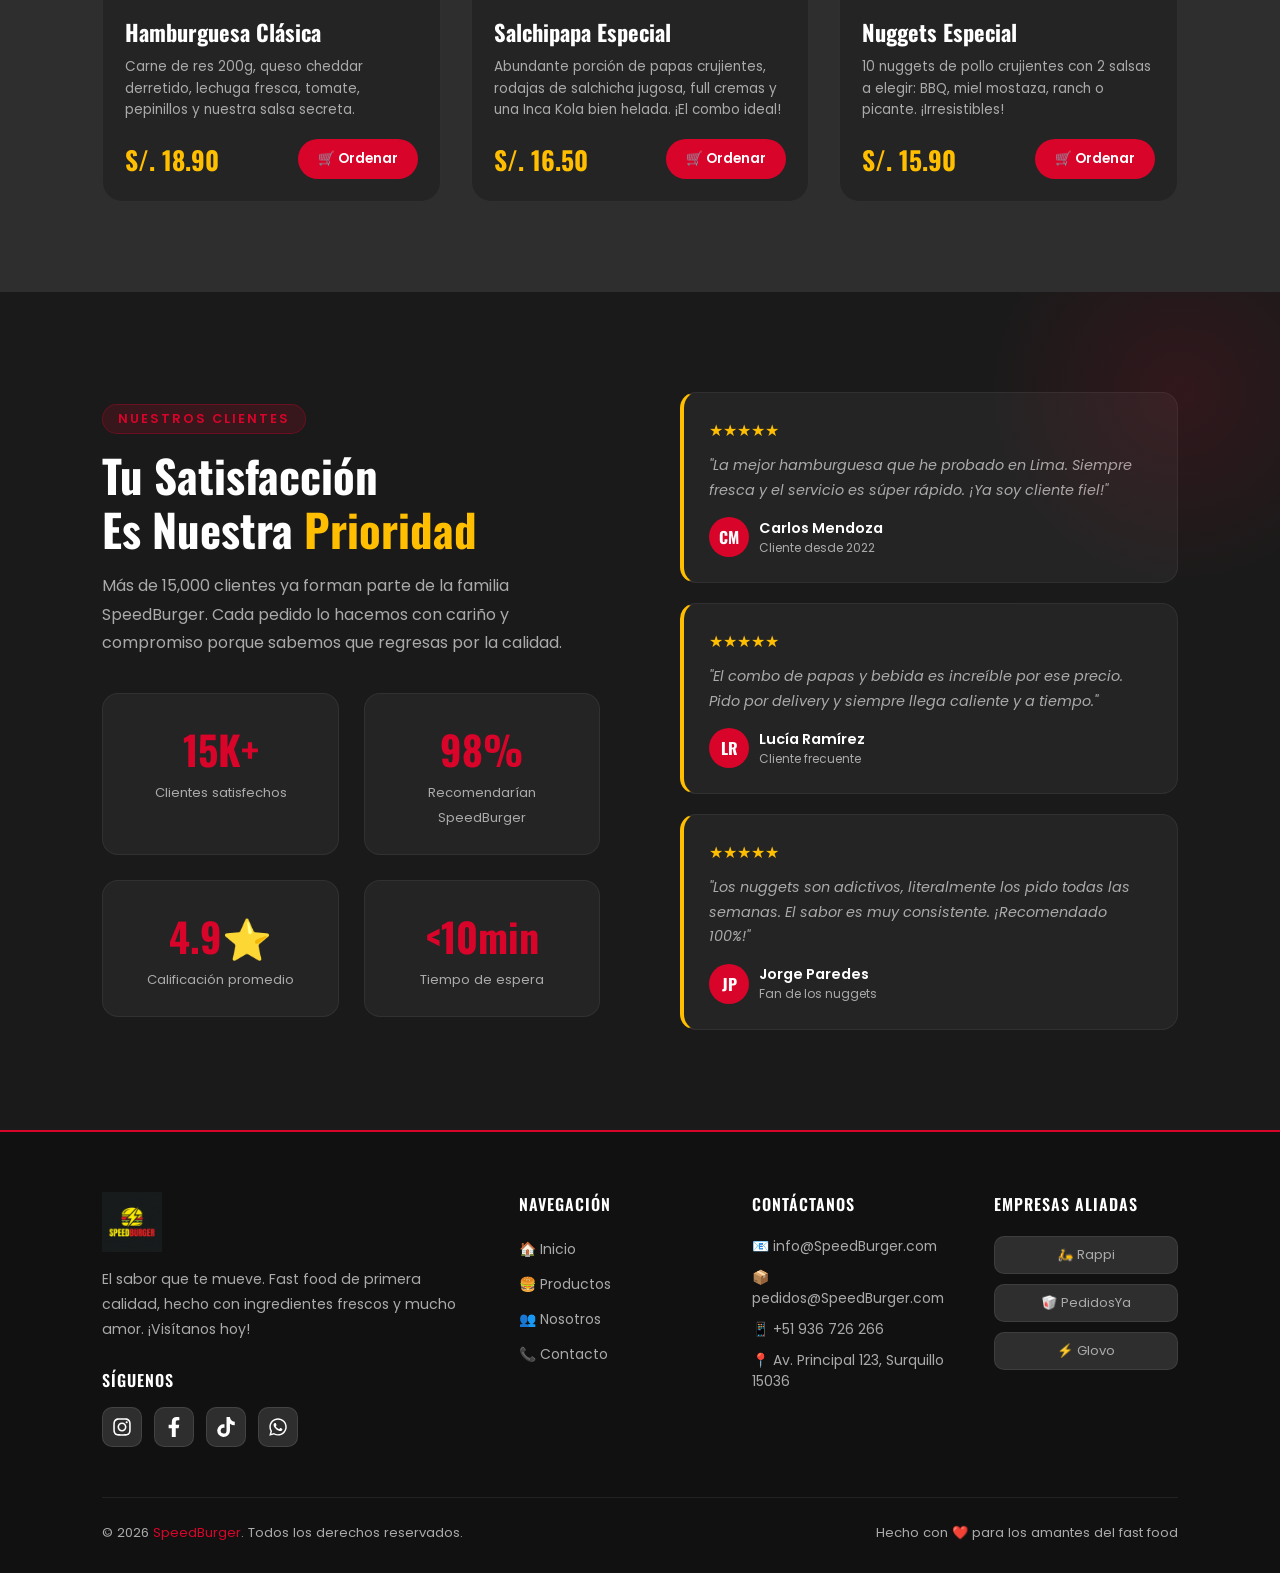
==== commit 6ee586a5: "Feat: añadir botón de Admin (Login) a los navbars de todas las páginas" ====
--- a/index.html
+++ b/index.html
@@ -24,6 +24,7 @@
       <li><a href="productos.html">Productos</a></li>
       <li><a href="nosotros.html">Nosotros</a></li>
       <li><a href="contacto.html">Contacto</a></li>
+      <li><a href="login.html" class="btn-nav-login">Admin</a></li>
       <li><a href="productos.html" class="btn-nav">Hacer Pedido</a></li>
     </ul>
   </nav>
--- a/css/style.css
+++ b/css/style.css
@@ -20,6 +20,11 @@
 }
 
 /* --- Reset general --- */
+html {
+  overflow-x: hidden;
+  max-width: 100vw;
+}
+
 *, *::before, *::after {
   margin: 0;
   padding: 0;
@@ -166,6 +171,27 @@
 }
 
 .btn-nav::after {
+  display: none !important;
+}
+
+.btn-nav-login {
+  background: transparent;
+  color: var(--amarillo) !important;
+  border: 1px solid var(--amarillo);
+  padding: 8px 20px;
+  border-radius: 25px;
+  font-weight: 600 !important;
+  transition: all 0.3s ease !important;
+  margin-left: 10px;
+}
+
+.btn-nav-login:hover {
+  background: var(--amarillo);
+  color: var(--negro) !important;
+  transform: scale(1.05);
+}
+
+.btn-nav-login::after {
   display: none !important;
 }
 
@@ -1614,7 +1640,7 @@
     }
 
     .contacto-hero-content h1 span {
-      color: var(--rojo);
+      color: var(--amarillo);
     }
 
     .contacto-hero-content p {
@@ -2019,11 +2045,15 @@
       text-align: center;
       margin-bottom: 30px;
     }
-    .login-logo img { width: 70px; margin-bottom: 10px; }
+    .login-logo img { 
+      width: 70px; 
+      margin: 0 auto 10px auto; 
+      display: block; 
+    }
     .login-logo h2 {
       font-family: 'Oswald', sans-serif;
       font-size: 1.8rem;
-      color: #fff;
+      color: var(--amarillo);
     }
     .login-logo h2 span { color: var(--rojo); }
     .login-logo p { color: #666; font-size: 0.85rem; margin-top: 4px; }
@@ -2121,7 +2151,7 @@
     .login-page .back-link:hover { color: var(--amarillo); }
 /* === ESTILOS ADMIN === */
 
-    .admin-page { background: #0d0d0d; }
+    .admin-page { background: #0d0d0d; overflow-x: hidden; width: 100%; }
 
     /* ===== TOPBAR ADMIN ===== */
     .admin-topbar {
@@ -2131,6 +2161,8 @@
       display: flex;
       align-items: center;
       justify-content: space-between;
+      flex-wrap: wrap;
+      gap: 10px;
       position: sticky;
       top: 0;
       z-index: 100;
@@ -2140,7 +2172,7 @@
     .admin-topbar-title {
       font-family: 'Oswald', sans-serif;
       font-size: 1.2rem;
-      color: #fff;
+      color: var(--amarillo);
     }
     .admin-topbar-title span { color: var(--rojo); }
     .badge-admin {
@@ -2261,7 +2293,9 @@
       background: #1a1a1a;
       border: 1px solid #2e2e2e;
       border-radius: 12px;
-      overflow: hidden;
+      overflow-x: auto;
+      overflow-y: hidden;
+      width: 100%;
     }
     .tabla-header {
       padding: 18px 22px;
@@ -2279,6 +2313,7 @@
 
     table {
       width: 100%;
+      min-width: 800px;
       border-collapse: collapse;
     }
     thead th {
@@ -2479,6 +2514,7 @@
       border: 1px solid #2e2e2e;
       border-radius: 12px;
       padding: 20px;
+      min-width: 0;
     }
     .chart-title {
       font-family: 'Oswald', sans-serif;
@@ -2489,16 +2525,16 @@
       border-bottom: 1px solid #2e2e2e;
     }
 
-    /* Responsive */
-    @media (max-width: 992px) {
+    @media (max-width: 800px) {
       .reportes-grid { grid-template-columns: 1fr; }
-    }
-    @media (max-width: 768px) {
-      .stats-grid { grid-template-columns: repeat(2, 1fr); }
+      .stats-grid-6 { grid-template-columns: repeat(3, 1fr); }
+    }
+    @media (max-width: 600px) {
+      .stats-grid, .stats-grid-6 { grid-template-columns: repeat(2, 1fr); }
       .form-row-2 { grid-template-columns: 1fr; }
     }
     @media (max-width: 480px) {
-      .stats-grid { grid-template-columns: 1fr 1fr; }
+      .stats-grid, .stats-grid-6 { grid-template-columns: 1fr 1fr; }
       .admin-topbar { padding: 12px 16px; }
       .admin-main { padding: 20px 12px; }
     }
